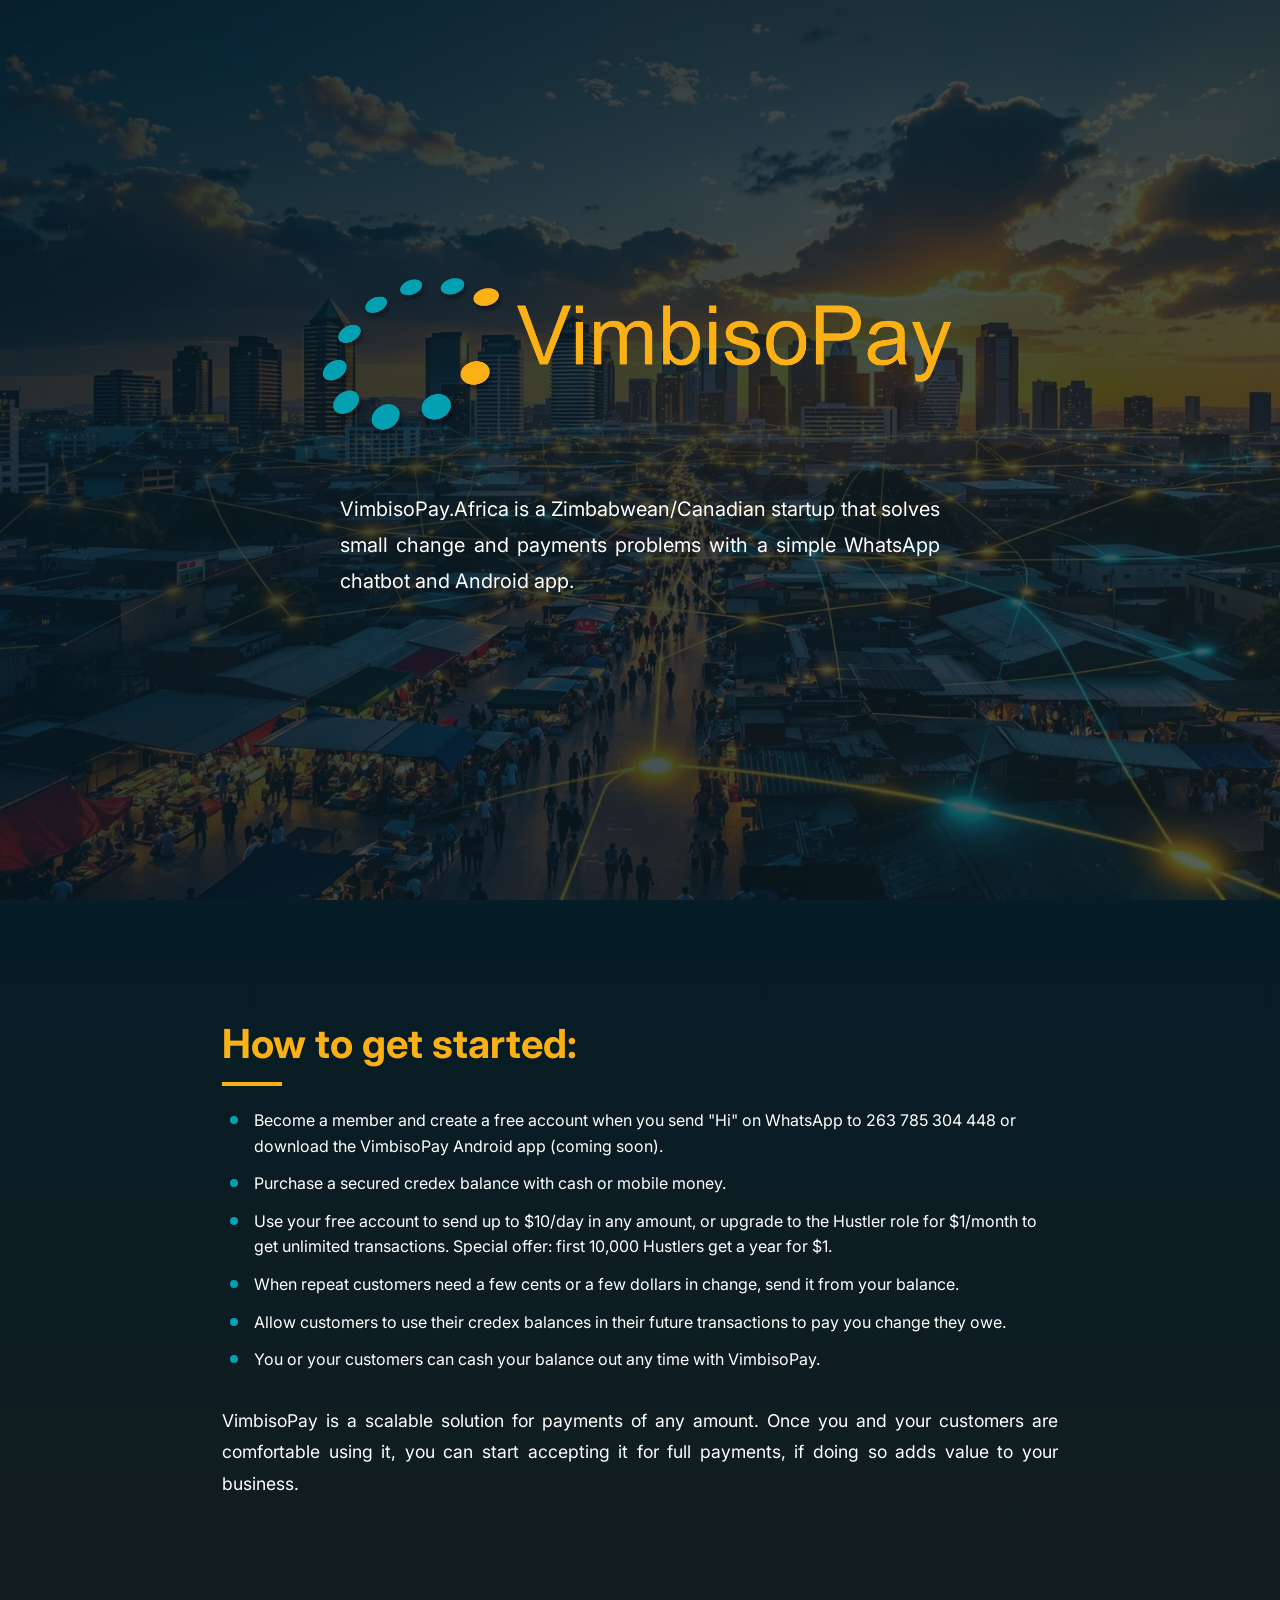
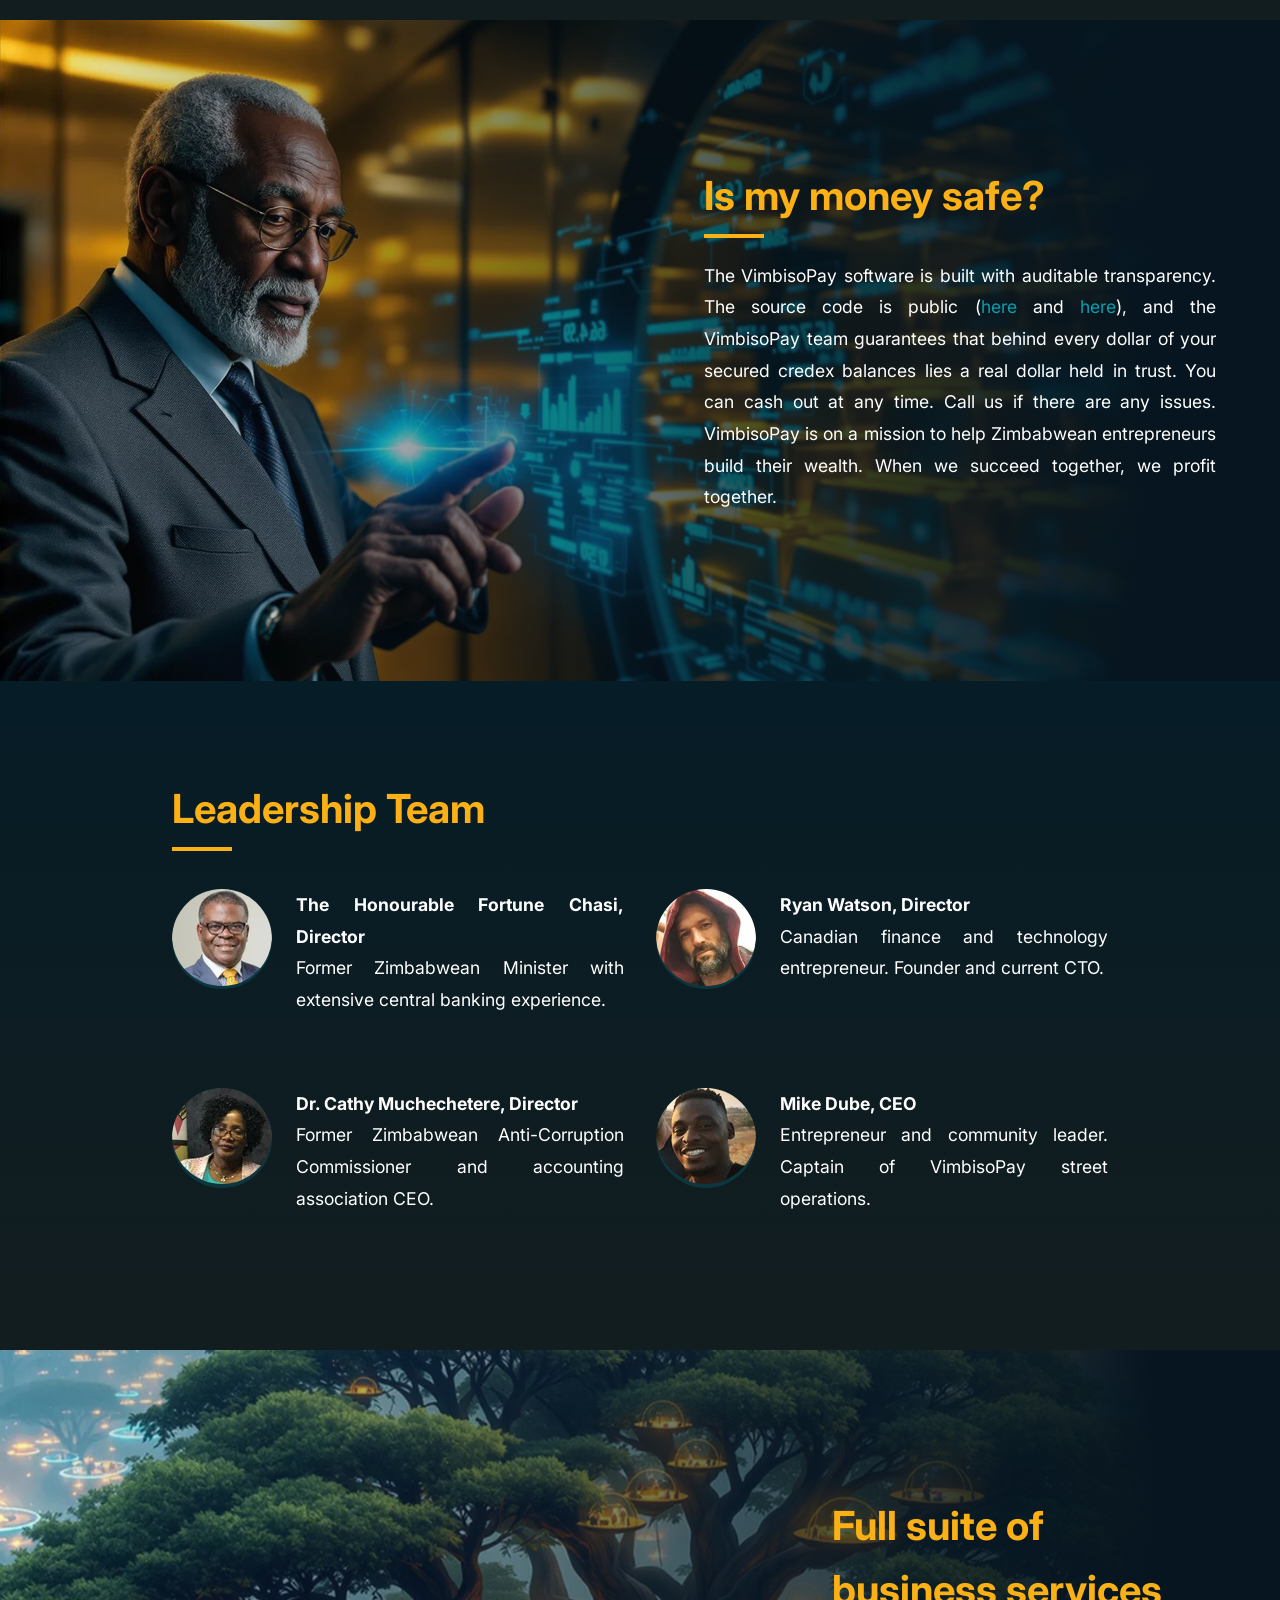
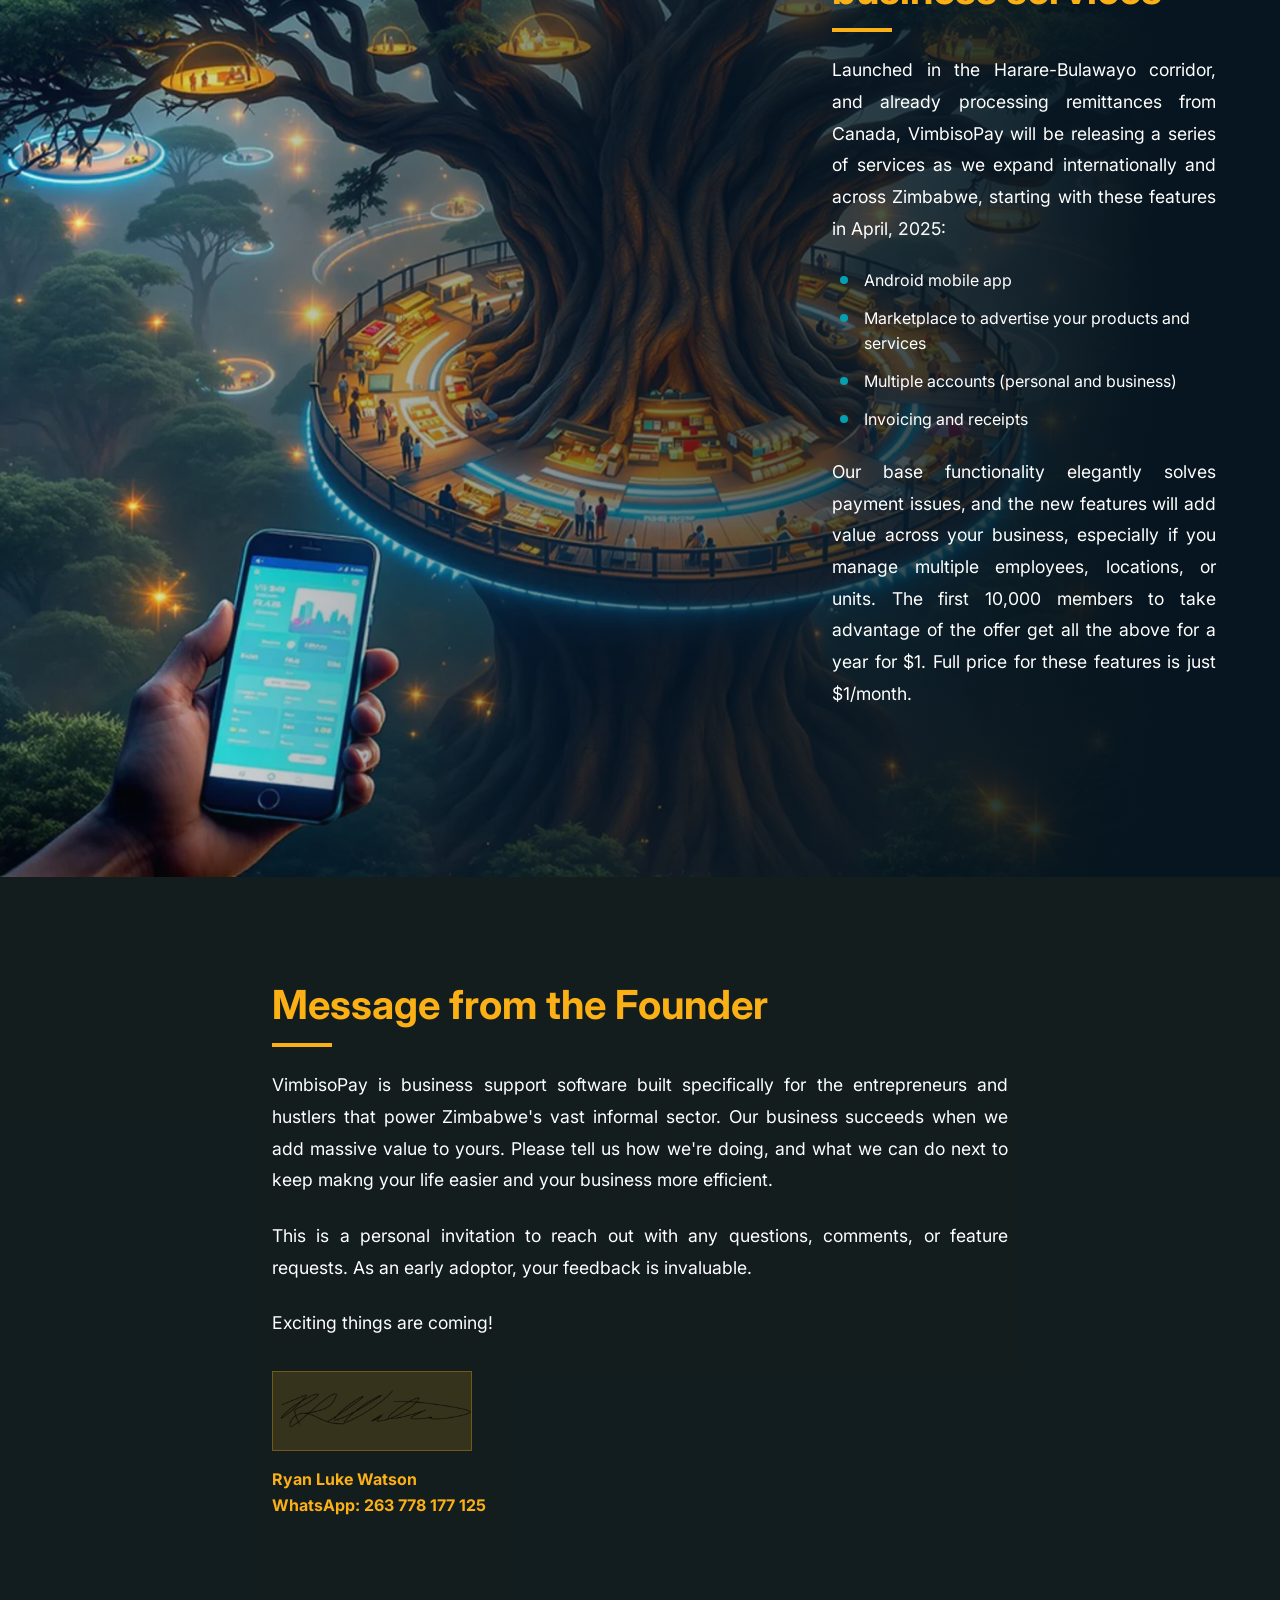
==== app/static_site/business-services.html @ f67feb01 "business services page" ====
<!doctype html>
<html lang="en">
  <head>
    <meta charset="UTF-8" />
    <meta name="viewport" content="width=device-width, initial-scale=1.0" />
    <title>VimbisoPay - Business Services</title>
    <link rel="stylesheet" href="css/style.css" />
    <link
      href="https://fonts.googleapis.com/css2?family=Inter:wght@400;600;700&display=swap"
      rel="stylesheet"
    />
  </head>
  <body>
    <!-- Hero Section -->
    <section class="hero-section">
      <picture class="hero-background">
        <source
          srcset="
            images/harare_golden-2000w.webp 2000w,
            images/harare_golden-1200w.webp 1200w,
            images/harare_golden-600w.webp   600w
          "
          type="image/webp"
        />
        <source
          srcset="
            images/harare_golden-2000w.jpg 2000w,
            images/harare_golden-1200w.jpg 1200w,
            images/harare_golden-600w.jpg   600w
          "
          type="image/jpeg"
        />
        <img
          src="images/harare_golden-1200w.jpg"
          alt="Harare cityscape"
          width="1200"
          height="800"
          fetchpriority="high"
        />
      </picture>
      <div class="container hero-content">
        <img src="images/logo.png" alt="VimbisoPay Logo" class="logo" />
        <p>
          VimbisoPay.Africa
          is a Zimbabwean/Canadian startup that
          solves small change and payments problems
          with a simple WhatsApp chatbot and Android app.
        </p>
      </div>
    </section>

    <!-- Getting Started Section -->
    <section class="full-width-centered business-services-section">
      <div class="content">
        <h2>How to get started:</h2>
        <ul>
          <li>Become a member and create a free account when you send "Hi" on WhatsApp to 263 785 304 448 or download the VimbisoPay Android app (coming soon).</li>
          <li>Purchase a secured credex balance with cash or mobile money.</li>
          <li>Use your free account to send up to $10/day in any amount, or upgrade to the Hustler role for $1/month to get unlimited transactions. Special offer: first 10,000 Hustlers get a year for $1.</li>
          <li>When repeat customers need a few cents or a few dollars in change, send it from your balance.</li>
          <li>Allow customers to use their credex balances in their future transactions to pay you change they owe.</li>
          <li>You or your customers can cash your balance out any time with VimbisoPay.</li>
        </ul>

        <p>
          VimbisoPay is a scalable solution for payments of any amount. Once you and your customers are comfortable using it, you can start accepting it for full payments, if doing so adds value to your business.
        </p>
      </div>
    </section>

    <!-- Security Section -->
    <section class="content-with-image image-left business-security-section">
      <picture class="section-background">
        <source
          srcset="
            images/treasurer-2000w.webp 2000w,
            images/treasurer-1200w.webp 1200w,
            images/treasurer-600w.webp   600w
          "
          type="image/webp"
        />
        <source
          srcset="
            images/treasurer-2000w.jpg 2000w,
            images/treasurer-1200w.jpg 1200w,
            images/treasurer-600w.jpg   600w
          "
          type="image/jpeg"
        />
        <img
          src="images/treasurer-1200w.jpg"
          alt="Treasurer role visualization"
          width="1200"
          height="800"
          loading="lazy"
        />
      </picture>
      <div class="content">
        <h2>Is my money safe?</h2>
        <p>
          The VimbisoPay software is built with auditable transparency. The source code is public (<a href="https://github.com/Great-Sun-Group/credex-core">here</a> and <a href="https://github.com/Great-Sun-Group/vimbiso-chatserver">here</a>), and the VimbisoPay team guarantees that behind every dollar of your secured credex balances lies a real dollar held in trust. You can cash out at any time. Call us if there are any issues. VimbisoPay is on a mission to help Zimbabwean entrepreneurs build their wealth. When we succeed together, we profit together.
        </p>
      </div>
    </section>

    <!-- Leadership Team Section -->
    <section class="full-width-centered team-section business-team-section">
      <div class="content">
        <h2>Leadership Team</h2>
        <div class="team-members">
          <div class="team-member">
            <div class="team-member-image">
              <picture>
                <source srcset="images/Fortune-Chasi-100w.webp 1x, images/Fortune-Chasi-200w.webp 2x" type="image/webp">
                <source srcset="images/Fortune-Chasi-100w.jpg 1x, images/Fortune-Chasi-200w.jpg 2x" type="image/jpeg">
                <img src="images/Fortune-Chasi-100w.jpg" alt="Fortune Chasi" width="100" height="100" loading="lazy">
              </picture>
            </div>
            <div class="team-member-info">
              <p><strong>The Honourable Fortune Chasi, Director</strong><br>
              Former Zimbabwean Minister with extensive central banking experience.</p>
            </div>
          </div>

          <div class="team-member">
            <div class="team-member-image">
              <picture>
                <source srcset="images/Ryan-Watson-100w.webp 1x, images/Ryan-Watson-200w.webp 2x" type="image/webp">
                <source srcset="images/Ryan-Watson-100w.jpg 1x, images/Ryan-Watson-200w.jpg 2x" type="image/jpeg">
                <img src="images/Ryan-Watson-100w.jpg" alt="Ryan Watson" width="100" height="100" loading="lazy">
              </picture>
            </div>
            <div class="team-member-info">
              <p><strong>Ryan Watson, Director</strong><br>
              Canadian finance and technology entrepreneur. Founder and current CTO.</p>
            </div>
          </div>

          <div class="team-member">
            <div class="team-member-image">
              <picture>
                <source srcset="images/Cathy-Muchechetere-100w.webp 1x, images/Cathy-Muchechetere-200w.webp 2x" type="image/webp">
                <source srcset="images/Cathy-Muchechetere-100w.jpg 1x, images/Cathy-Muchechetere-200w.jpg 2x" type="image/jpeg">
                <img src="images/Cathy-Muchechetere-100w.jpg" alt="Dr. Cathy Muchechetere" width="100" height="100" loading="lazy">
              </picture>
            </div>
            <div class="team-member-info">
              <p><strong>Dr. Cathy Muchechetere, Director</strong><br>
              Former Zimbabwean Anti-Corruption Commissioner and accounting association CEO.</p>
            </div>
          </div>

          <div class="team-member">
            <div class="team-member-image">
              <picture>
                <source srcset="images/Mike-Dube-100w.webp 1x, images/Mike-Dube-200w.webp 2x" type="image/webp">
                <source srcset="images/Mike-Dube-100w.jpg 1x, images/Mike-Dube-200w.jpg 2x" type="image/jpeg">
                <img src="images/Mike-Dube-100w.jpg" alt="Mike Dube" width="100" height="100" loading="lazy">
              </picture>
            </div>
            <div class="team-member-info">
              <p><strong>Mike Dube, CEO</strong><br>
              Entrepreneur and community leader. Captain of VimbisoPay street operations.</p>
            </div>
          </div>
        </div>
      </div>
    </section>

    <!-- Services Section -->
    <section class="content-with-image image-left business-services-list-section">
      <picture class="section-background">
        <source
          srcset="
            images/productive_roles-2000w.webp 2000w,
            images/productive_roles-1200w.webp 1200w,
            images/productive_roles-600w.webp   600w
          "
          type="image/webp"
        />
        <source
          srcset="
            images/productive_roles-2000w.jpg 2000w,
            images/productive_roles-1200w.jpg 1200w,
            images/productive_roles-600w.jpg   600w
          "
          type="image/jpeg"
        />
        <img
          src="images/productive_roles-1200w.jpg"
          alt="Business services visualization"
          width="1200"
          height="800"
          loading="lazy"
        />
      </picture>
      <div class="content">
        <h2>Full suite of business services</h2>
        <p>
          Launched in the Harare-Bulawayo corridor, and already processing remittances from Canada, VimbisoPay will be releasing a series of services as we expand internationally and across Zimbabwe, starting with these features in April, 2025:
        </p>
        <ul>
          <li>Android mobile app</li>
          <li>Marketplace to advertise your products and services</li>
          <li>Multiple accounts (personal and business)</li>
          <li>Invoicing and receipts</li>
        </ul>

        <p>
          Our base functionality elegantly solves payment issues, and the new features will add value across your business, especially if you manage multiple employees, locations, or units. The first 10,000 members to take advantage of the offer get all the above for a year for $1. Full price for these features is just $1/month.
        </p>
      </div>
    </section>

    <!-- Founder Message Section -->
    <section class="full-width-centered message-section business-message-section">
      <div class="content">
        <h2>Message from the Founder</h2>
        <p>
          VimbisoPay is business support software built specifically for the entrepreneurs and hustlers that power Zimbabwe's vast informal sector. Our business succeeds when we add massive value to yours. Please tell us how we're doing, and what we can do next to keep makng your life easier and your business more efficient.
        </p>

        <p>
          This is a personal invitation to reach out with any questions, comments, or feature requests. As an early adoptor, your feedback is invaluable.
        </p>

        <p>
          Exciting things are coming!
        </p>

        <div class="founder-signature">
          <div class="founder-image">
            <picture>
              <source srcset="images/signature-300w.webp 1x, images/signature-600w.webp 2x" type="image/webp">
              <source srcset="images/signature-300w.png 1x, images/signature-600w.png 2x" type="image/png">
              <img src="images/signature-300w.png" alt="Ryan Watson's signature" width="200" height="43" loading="lazy">
            </picture>
          </div>
          <div class="founder-name">
            Ryan Luke Watson<br />
            WhatsApp: 263 778 177 125
          </div>
        </div>
      </div>
    </section>
  </body>
</html>
---- app/static_site/css/style.css ----
/* Base styles */
@import 'base/_variables.css';
@import 'base/_reset.css';
@import 'base/_typography.css';
@import 'base/_buttons.css';

/* Layouts */
@import 'layouts/_base-layouts.css';

/* Sections */
@import 'sections/_hero.css';
@import 'sections/_intro.css';
@import 'sections/_membership.css';
@import 'sections/_network-roles.css';
@import 'sections/_hustlers.css';
@import 'sections/_treasurers.css';
@import 'sections/_auditors.css';
@import 'sections/_credex.css';
@import 'sections/_productive-roles.css';
@import 'sections/_traders.css';
@import 'sections/_ziggy.css';
@import 'sections/_security.css';
@import 'sections/_african-entrepreneurs.css';
@import 'sections/_transparency.css';
@import 'sections/_business-services.css';
@import 'sections/_business-security.css';
@import 'sections/_business-team.css';
@import 'sections/_business-services-list.css';
@import 'sections/_business-message.css';

/* Hide Image Prompts */
.image-prompt {
  display: none;
}
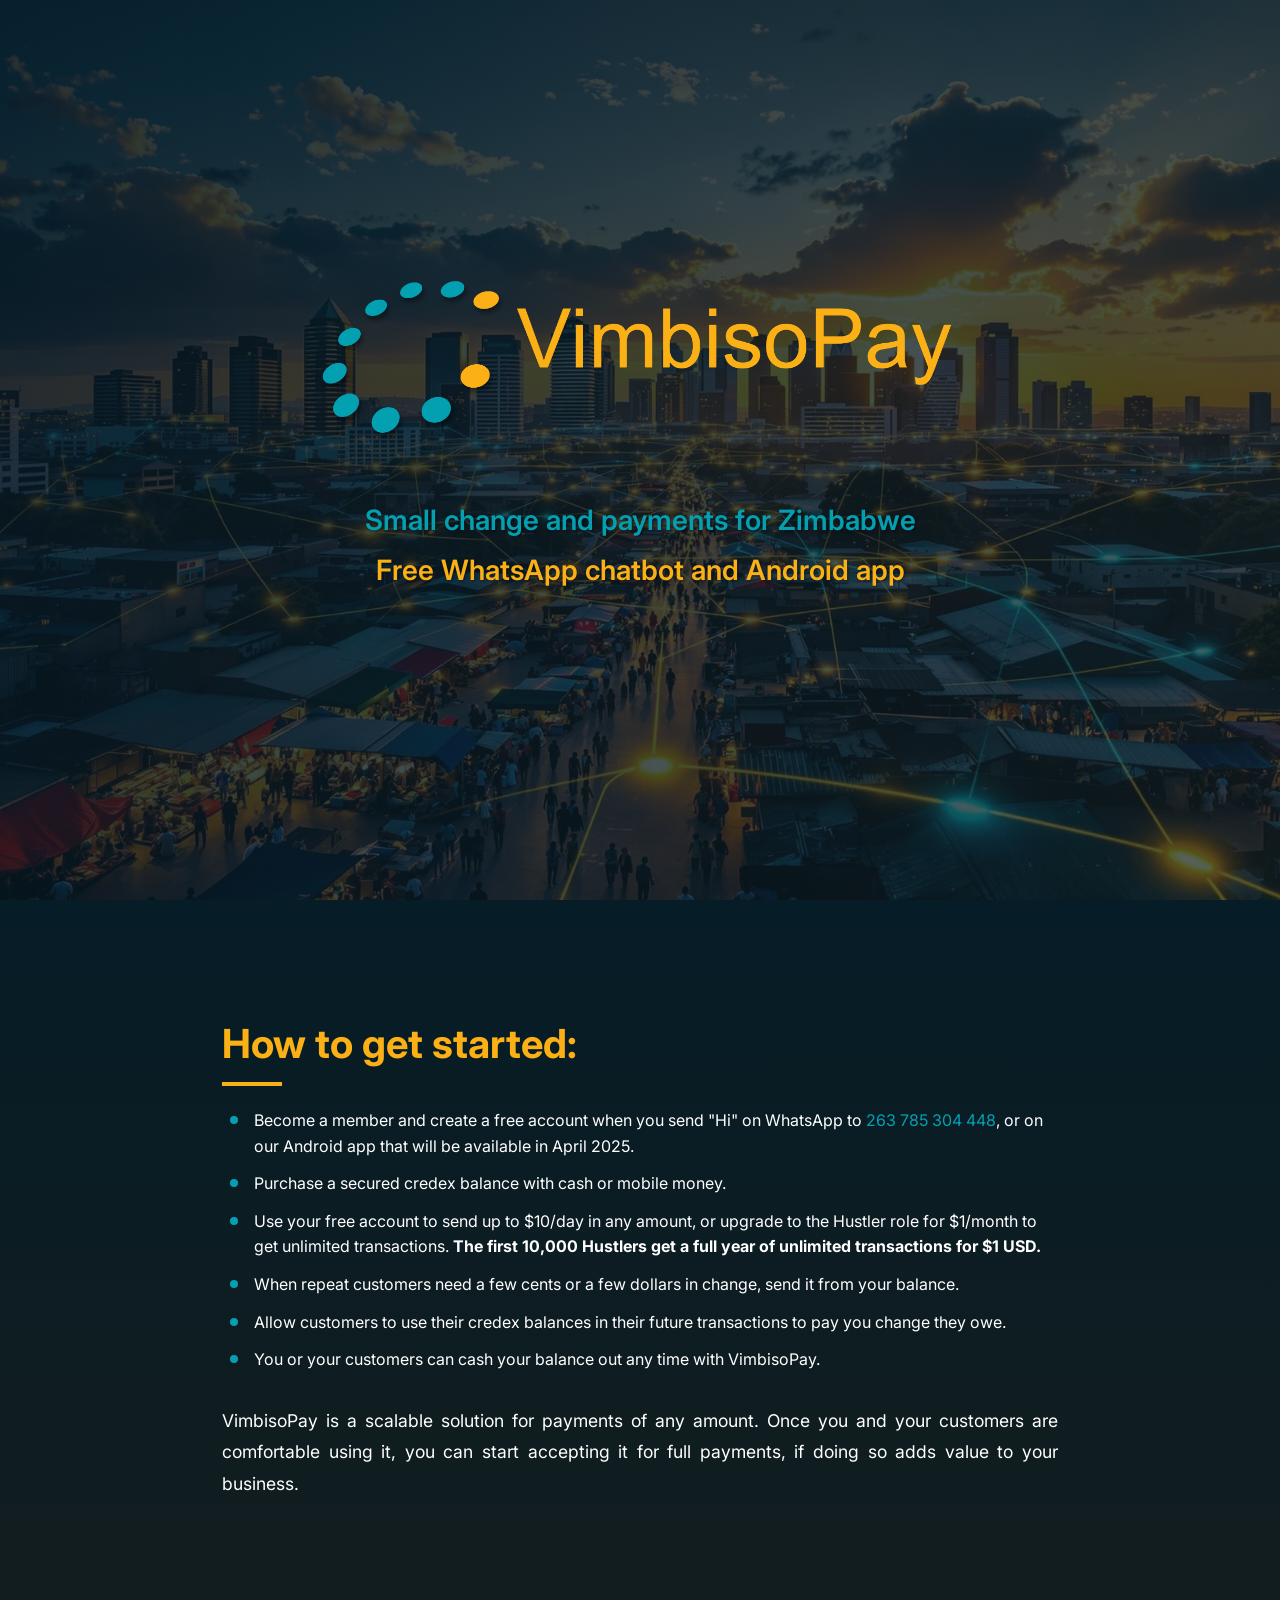
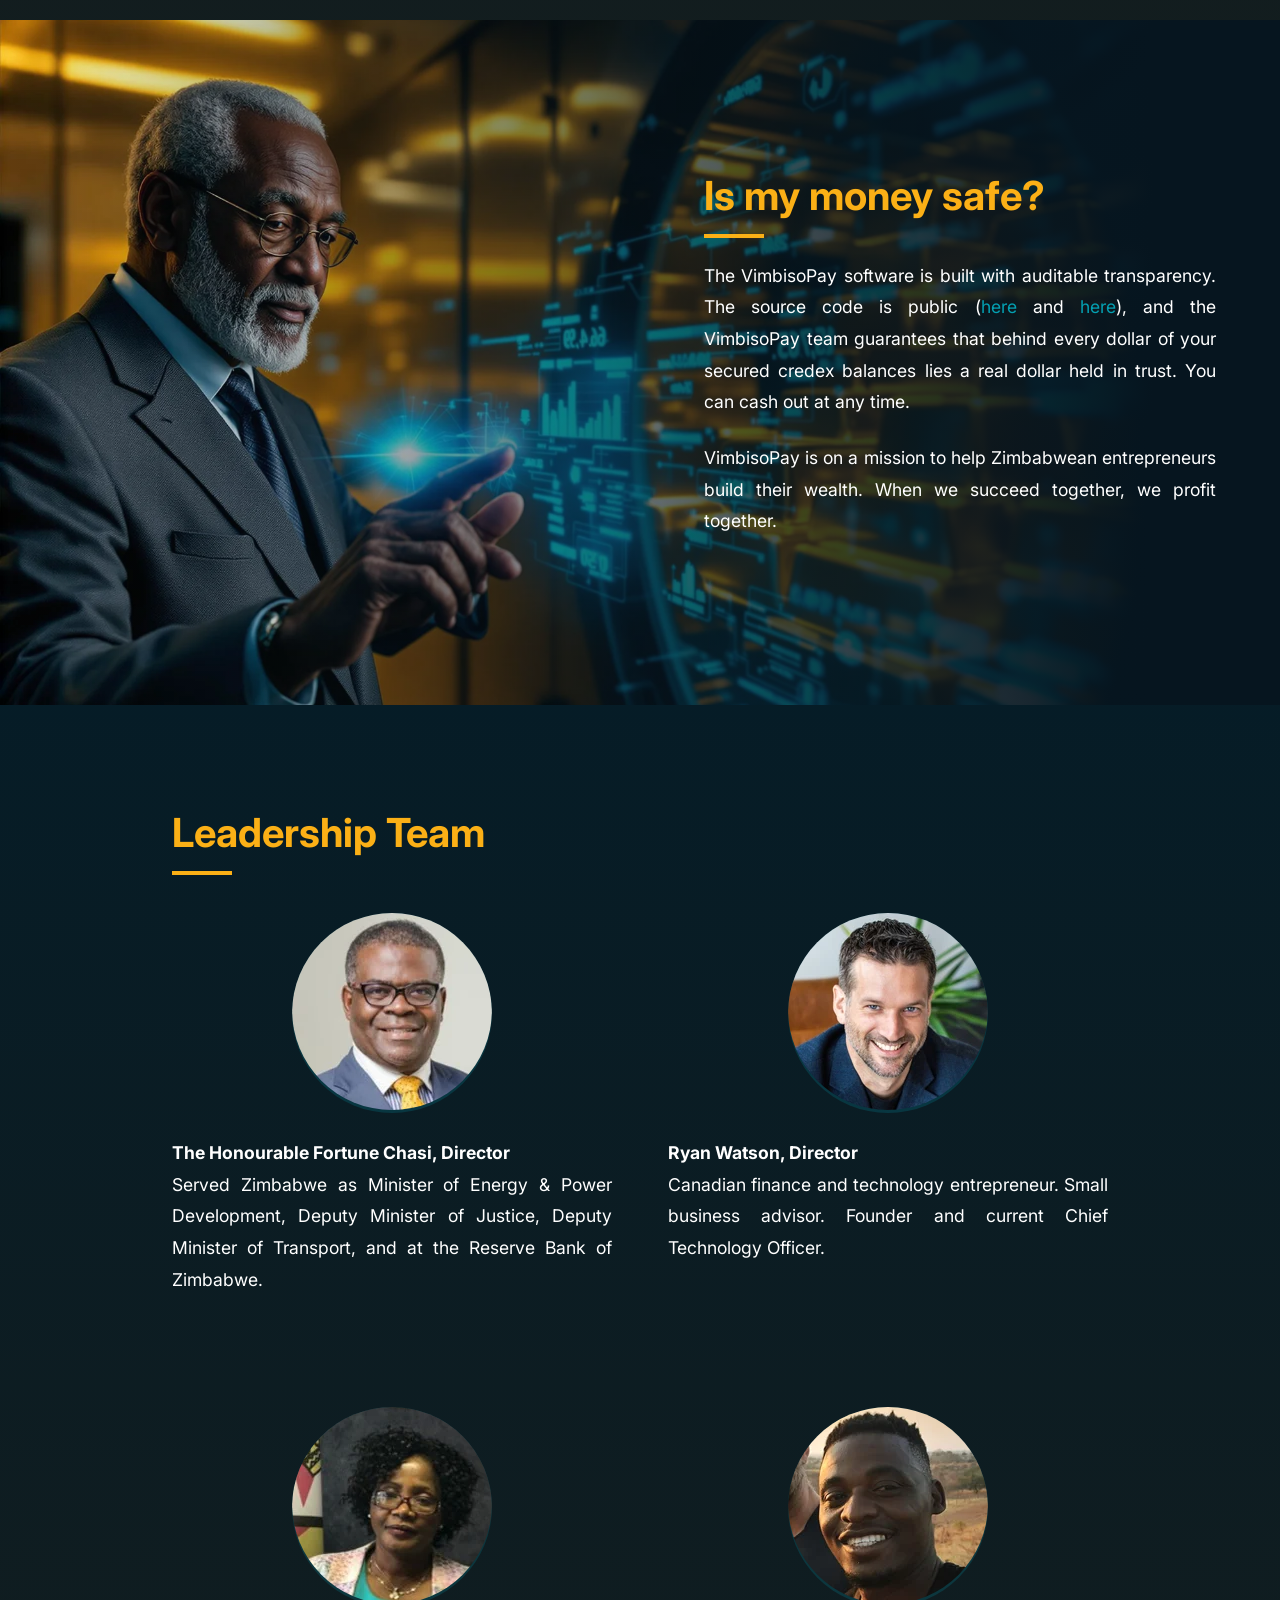
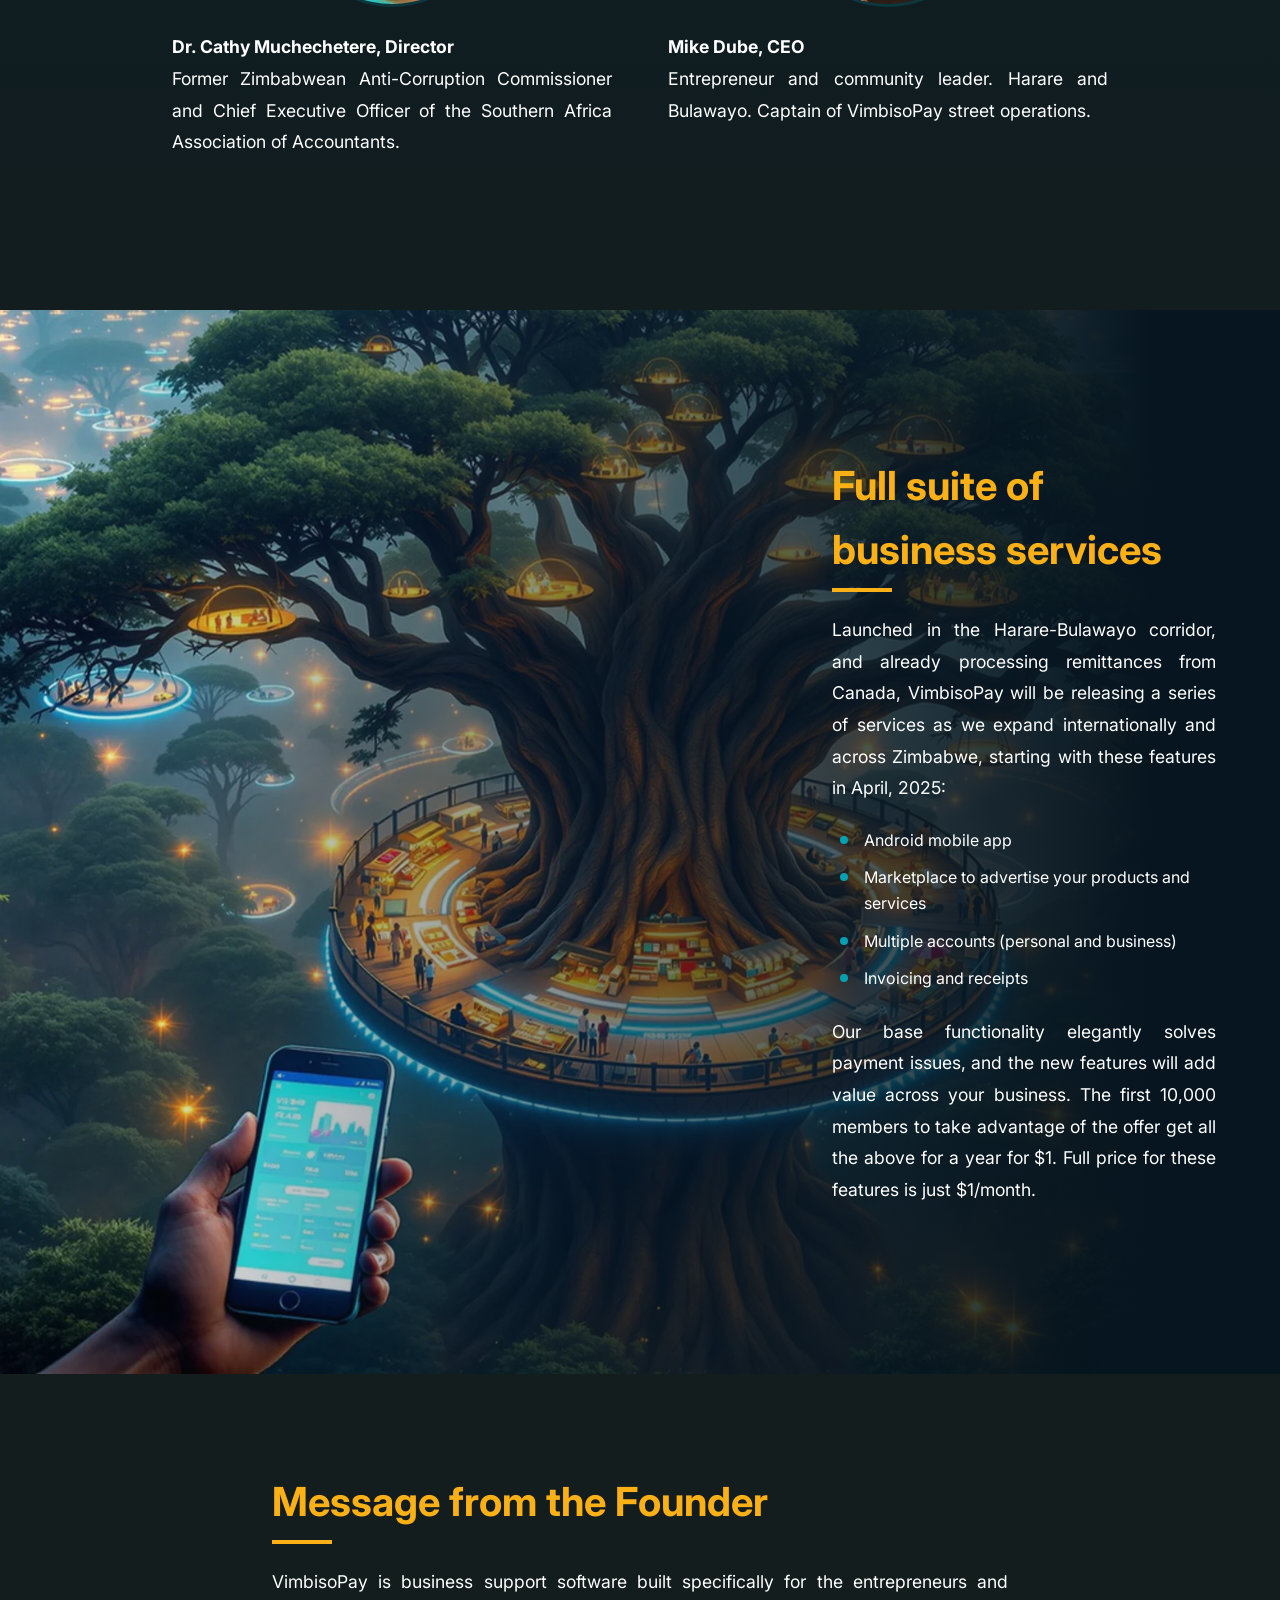
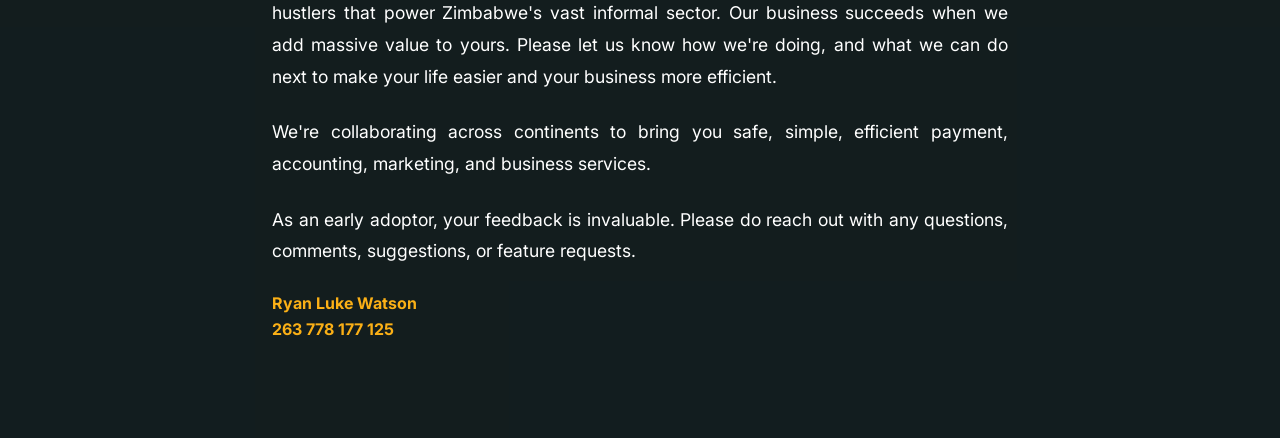
==== commit c21038c8: "business site upgrades" ====
--- a/app/static_site/business-services.html
+++ b/app/static_site/business-services.html
@@ -41,10 +41,8 @@
       <div class="container hero-content">
         <img src="images/logo.png" alt="VimbisoPay Logo" class="logo" />
         <p>
-          VimbisoPay.Africa
-          is a Zimbabwean/Canadian startup that
-          solves small change and payments problems
-          with a simple WhatsApp chatbot and Android app.
+          <span class="hero-line-1">Small change and payments for Zimbabwe</span><br />
+          <span class="hero-line-2">Free WhatsApp chatbot and Android app</span>
         </p>
       </div>
     </section>
@@ -54,9 +52,9 @@
       <div class="content">
         <h2>How to get started:</h2>
         <ul>
-          <li>Become a member and create a free account when you send "Hi" on WhatsApp to 263 785 304 448 or download the VimbisoPay Android app (coming soon).</li>
+          <li>Become a member and create a free account when you send "Hi" on WhatsApp to <a href="https://wa.me/263785304448" target="_blank">263 785 304 448</a>, or on our Android app that will be available in April 2025.</li>
           <li>Purchase a secured credex balance with cash or mobile money.</li>
-          <li>Use your free account to send up to $10/day in any amount, or upgrade to the Hustler role for $1/month to get unlimited transactions. Special offer: first 10,000 Hustlers get a year for $1.</li>
+          <li>Use your free account to send up to $10/day in any amount, or upgrade to the Hustler role for $1/month to get unlimited transactions. <strong>The first 10,000 Hustlers get a full year of unlimited transactions for $1 USD.</strong></li>
           <li>When repeat customers need a few cents or a few dollars in change, send it from your balance.</li>
           <li>Allow customers to use their credex balances in their future transactions to pay you change they owe.</li>
           <li>You or your customers can cash your balance out any time with VimbisoPay.</li>
@@ -98,7 +96,9 @@
       <div class="content">
         <h2>Is my money safe?</h2>
         <p>
-          The VimbisoPay software is built with auditable transparency. The source code is public (<a href="https://github.com/Great-Sun-Group/credex-core">here</a> and <a href="https://github.com/Great-Sun-Group/vimbiso-chatserver">here</a>), and the VimbisoPay team guarantees that behind every dollar of your secured credex balances lies a real dollar held in trust. You can cash out at any time. Call us if there are any issues. VimbisoPay is on a mission to help Zimbabwean entrepreneurs build their wealth. When we succeed together, we profit together.
+          The VimbisoPay software is built with auditable transparency. The source code is public (<a href="https://github.com/Great-Sun-Group/credex-core">here</a> and <a href="https://github.com/Great-Sun-Group/vimbiso-chatserver">here</a>), and the VimbisoPay team guarantees that behind every dollar of your secured credex balances lies a real dollar held in trust. You can cash out at any time.</p>
+        <p>
+          VimbisoPay is on a mission to help Zimbabwean entrepreneurs build their wealth. When we succeed together, we profit together.
         </p>
       </div>
     </section>
@@ -111,56 +111,56 @@
           <div class="team-member">
             <div class="team-member-image">
               <picture>
-                <source srcset="images/Fortune-Chasi-100w.webp 1x, images/Fortune-Chasi-200w.webp 2x" type="image/webp">
-                <source srcset="images/Fortune-Chasi-100w.jpg 1x, images/Fortune-Chasi-200w.jpg 2x" type="image/jpeg">
-                <img src="images/Fortune-Chasi-100w.jpg" alt="Fortune Chasi" width="100" height="100" loading="lazy">
+                <source srcset="images/Fortune-Chasi-200w.webp" type="image/webp">
+                <source srcset="images/Fortune-Chasi-200w.jpg" type="image/jpeg">
+                <img src="images/Fortune-Chasi-200w.jpg" alt="Fortune Chasi" width="200" height="200" loading="lazy">
               </picture>
             </div>
             <div class="team-member-info">
               <p><strong>The Honourable Fortune Chasi, Director</strong><br>
-              Former Zimbabwean Minister with extensive central banking experience.</p>
-            </div>
-          </div>
-
-          <div class="team-member">
-            <div class="team-member-image">
-              <picture>
-                <source srcset="images/Ryan-Watson-100w.webp 1x, images/Ryan-Watson-200w.webp 2x" type="image/webp">
-                <source srcset="images/Ryan-Watson-100w.jpg 1x, images/Ryan-Watson-200w.jpg 2x" type="image/jpeg">
-                <img src="images/Ryan-Watson-100w.jpg" alt="Ryan Watson" width="100" height="100" loading="lazy">
+              Served Zimbabwe as Minister of Energy & Power Development, Deputy Minister of Justice, Deputy Minister of Transport, and at the Reserve Bank of Zimbabwe.</p>
+            </div>
+          </div>
+
+          <div class="team-member">
+            <div class="team-member-image">
+              <picture>
+                <source srcset="images/Ryan-Watson-200w.webp" type="image/webp">
+                <source srcset="images/Ryan-Watson-200w.jpg" type="image/jpeg">
+                <img src="images/Ryan-Watson-200w.jpg" alt="Ryan Watson" width="200" height="200" loading="lazy">
               </picture>
             </div>
             <div class="team-member-info">
               <p><strong>Ryan Watson, Director</strong><br>
-              Canadian finance and technology entrepreneur. Founder and current CTO.</p>
-            </div>
-          </div>
-
-          <div class="team-member">
-            <div class="team-member-image">
-              <picture>
-                <source srcset="images/Cathy-Muchechetere-100w.webp 1x, images/Cathy-Muchechetere-200w.webp 2x" type="image/webp">
-                <source srcset="images/Cathy-Muchechetere-100w.jpg 1x, images/Cathy-Muchechetere-200w.jpg 2x" type="image/jpeg">
-                <img src="images/Cathy-Muchechetere-100w.jpg" alt="Dr. Cathy Muchechetere" width="100" height="100" loading="lazy">
+              Canadian finance and technology entrepreneur. Small business advisor. Founder and current Chief Technology Officer.</p>
+            </div>
+          </div>
+
+          <div class="team-member">
+            <div class="team-member-image">
+              <picture>
+                <source srcset="images/Cathy-Muchechetere-200w.webp" type="image/webp">
+                <source srcset="images/Cathy-Muchechetere-200w.jpg" type="image/jpeg">
+                <img src="images/Cathy-Muchechetere-200w.jpg" alt="Dr. Cathy Muchechetere" width="200" height="200" loading="lazy">
               </picture>
             </div>
             <div class="team-member-info">
               <p><strong>Dr. Cathy Muchechetere, Director</strong><br>
-              Former Zimbabwean Anti-Corruption Commissioner and accounting association CEO.</p>
-            </div>
-          </div>
-
-          <div class="team-member">
-            <div class="team-member-image">
-              <picture>
-                <source srcset="images/Mike-Dube-100w.webp 1x, images/Mike-Dube-200w.webp 2x" type="image/webp">
-                <source srcset="images/Mike-Dube-100w.jpg 1x, images/Mike-Dube-200w.jpg 2x" type="image/jpeg">
+              Former Zimbabwean Anti-Corruption Commissioner and Chief Executive Officer of the Southern Africa Association of Accountants.</p>
+            </div>
+          </div>
+
+          <div class="team-member">
+            <div class="team-member-image">
+              <picture>
+                <source srcset="images/Mike-Dube-200w.webp" type="image/webp">
+                <source srcset="images/Mike-Dube-200w.jpg" type="image/jpeg">
                 <img src="images/Mike-Dube-100w.jpg" alt="Mike Dube" width="100" height="100" loading="lazy">
               </picture>
             </div>
             <div class="team-member-info">
               <p><strong>Mike Dube, CEO</strong><br>
-              Entrepreneur and community leader. Captain of VimbisoPay street operations.</p>
+              Entrepreneur and community leader. Harare and Bulawayo. Captain of VimbisoPay street operations.</p>
             </div>
           </div>
         </div>
@@ -207,7 +207,7 @@
         </ul>
 
         <p>
-          Our base functionality elegantly solves payment issues, and the new features will add value across your business, especially if you manage multiple employees, locations, or units. The first 10,000 members to take advantage of the offer get all the above for a year for $1. Full price for these features is just $1/month.
+          Our base functionality elegantly solves payment issues, and the new features will add value across your business. The first 10,000 members to take advantage of the offer get all the above for a year for $1. Full price for these features is just $1/month.
         </p>
       </div>
     </section>
@@ -217,17 +217,16 @@
       <div class="content">
         <h2>Message from the Founder</h2>
         <p>
-          VimbisoPay is business support software built specifically for the entrepreneurs and hustlers that power Zimbabwe's vast informal sector. Our business succeeds when we add massive value to yours. Please tell us how we're doing, and what we can do next to keep makng your life easier and your business more efficient.
-        </p>
-
-        <p>
-          This is a personal invitation to reach out with any questions, comments, or feature requests. As an early adoptor, your feedback is invaluable.
-        </p>
-
-        <p>
-          Exciting things are coming!
-        </p>
-
+          VimbisoPay is business support software built specifically for the entrepreneurs and hustlers that power Zimbabwe's vast informal sector. Our business succeeds when we add massive value to yours. Please let us know how we're doing, and what we can do next to make your life easier and your business more efficient.
+        </p>
+        <p>
+          We're collaborating across continents to bring you safe, simple, efficient payment, accounting, marketing, and business services.
+        </p>
+        <p>
+          As an early adoptor, your feedback is invaluable. Please do reach out with any questions, comments, suggestions, or feature requests.
+        </p>
+
+        <!--
         <div class="founder-signature">
           <div class="founder-image">
             <picture>
@@ -236,9 +235,10 @@
               <img src="images/signature-300w.png" alt="Ryan Watson's signature" width="200" height="43" loading="lazy">
             </picture>
           </div>
+          -->
           <div class="founder-name">
             Ryan Luke Watson<br />
-            WhatsApp: 263 778 177 125
+            263 778 177 125
           </div>
         </div>
       </div>
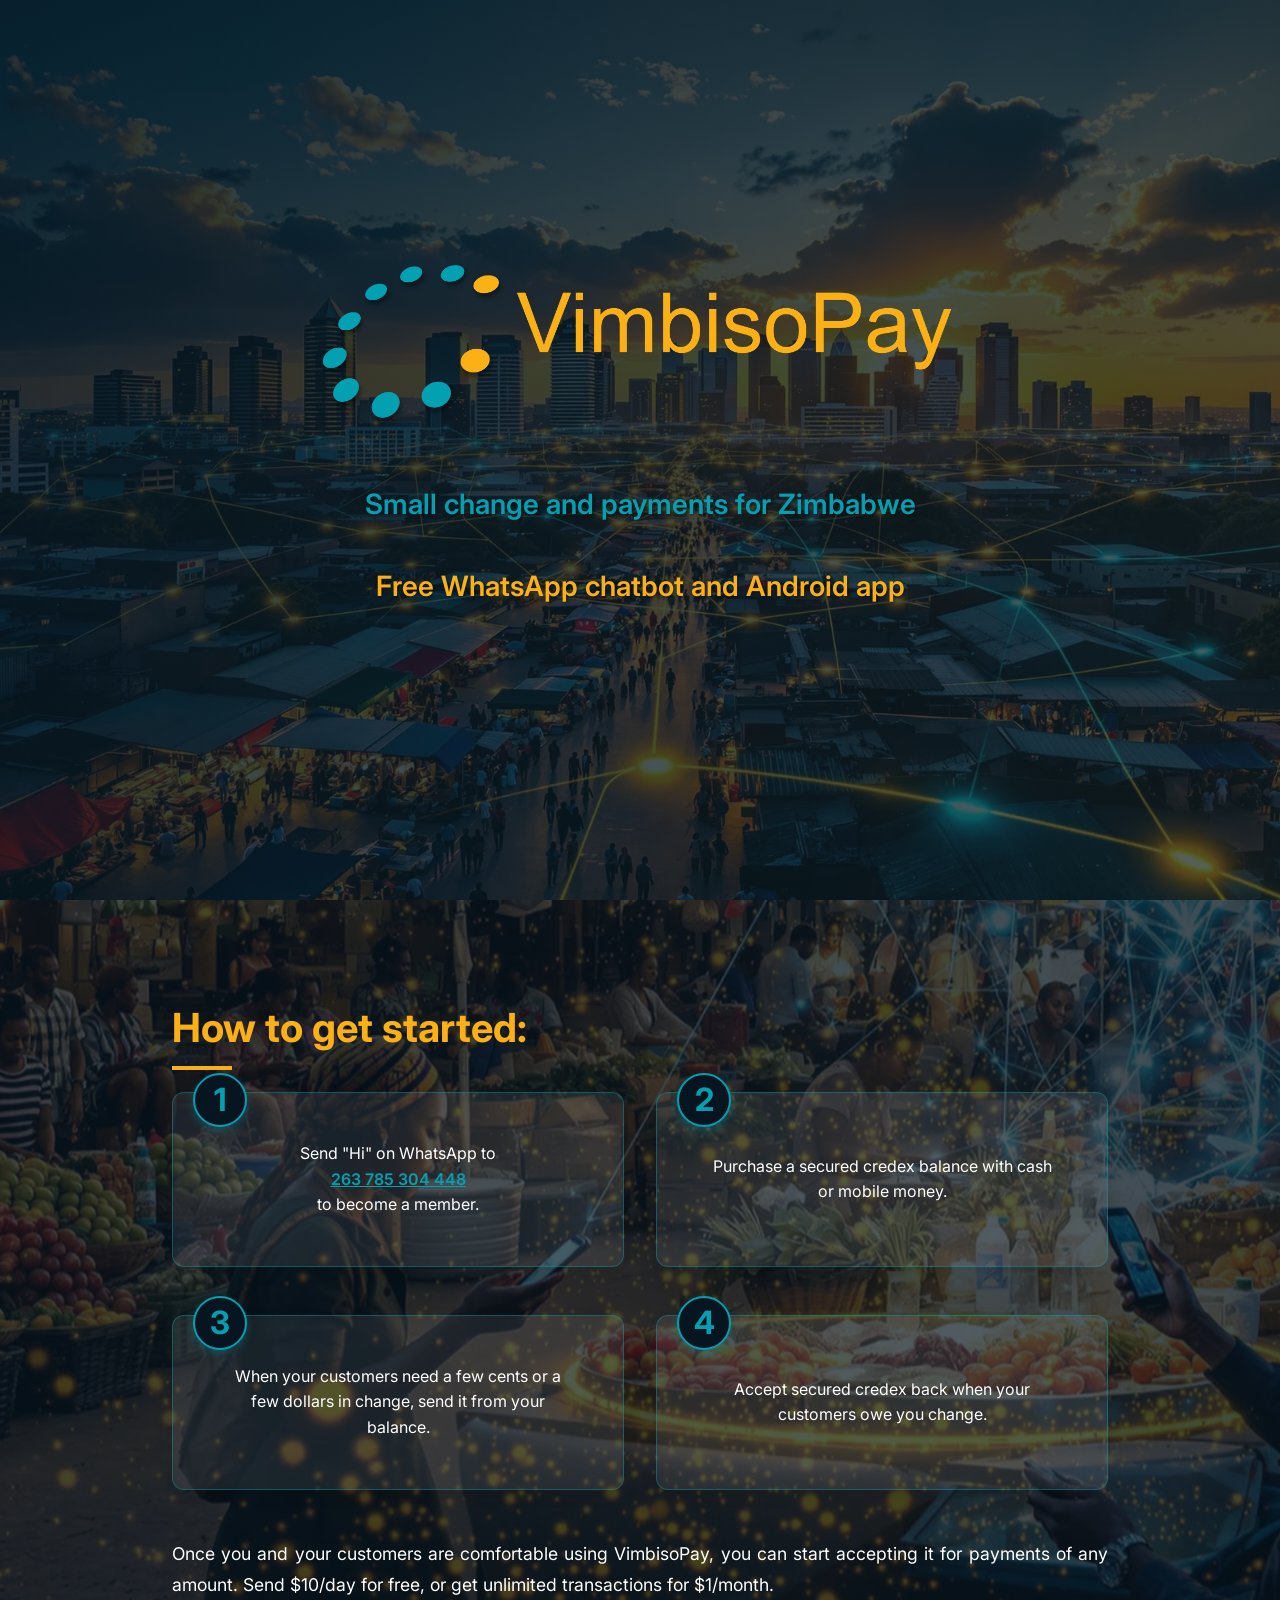
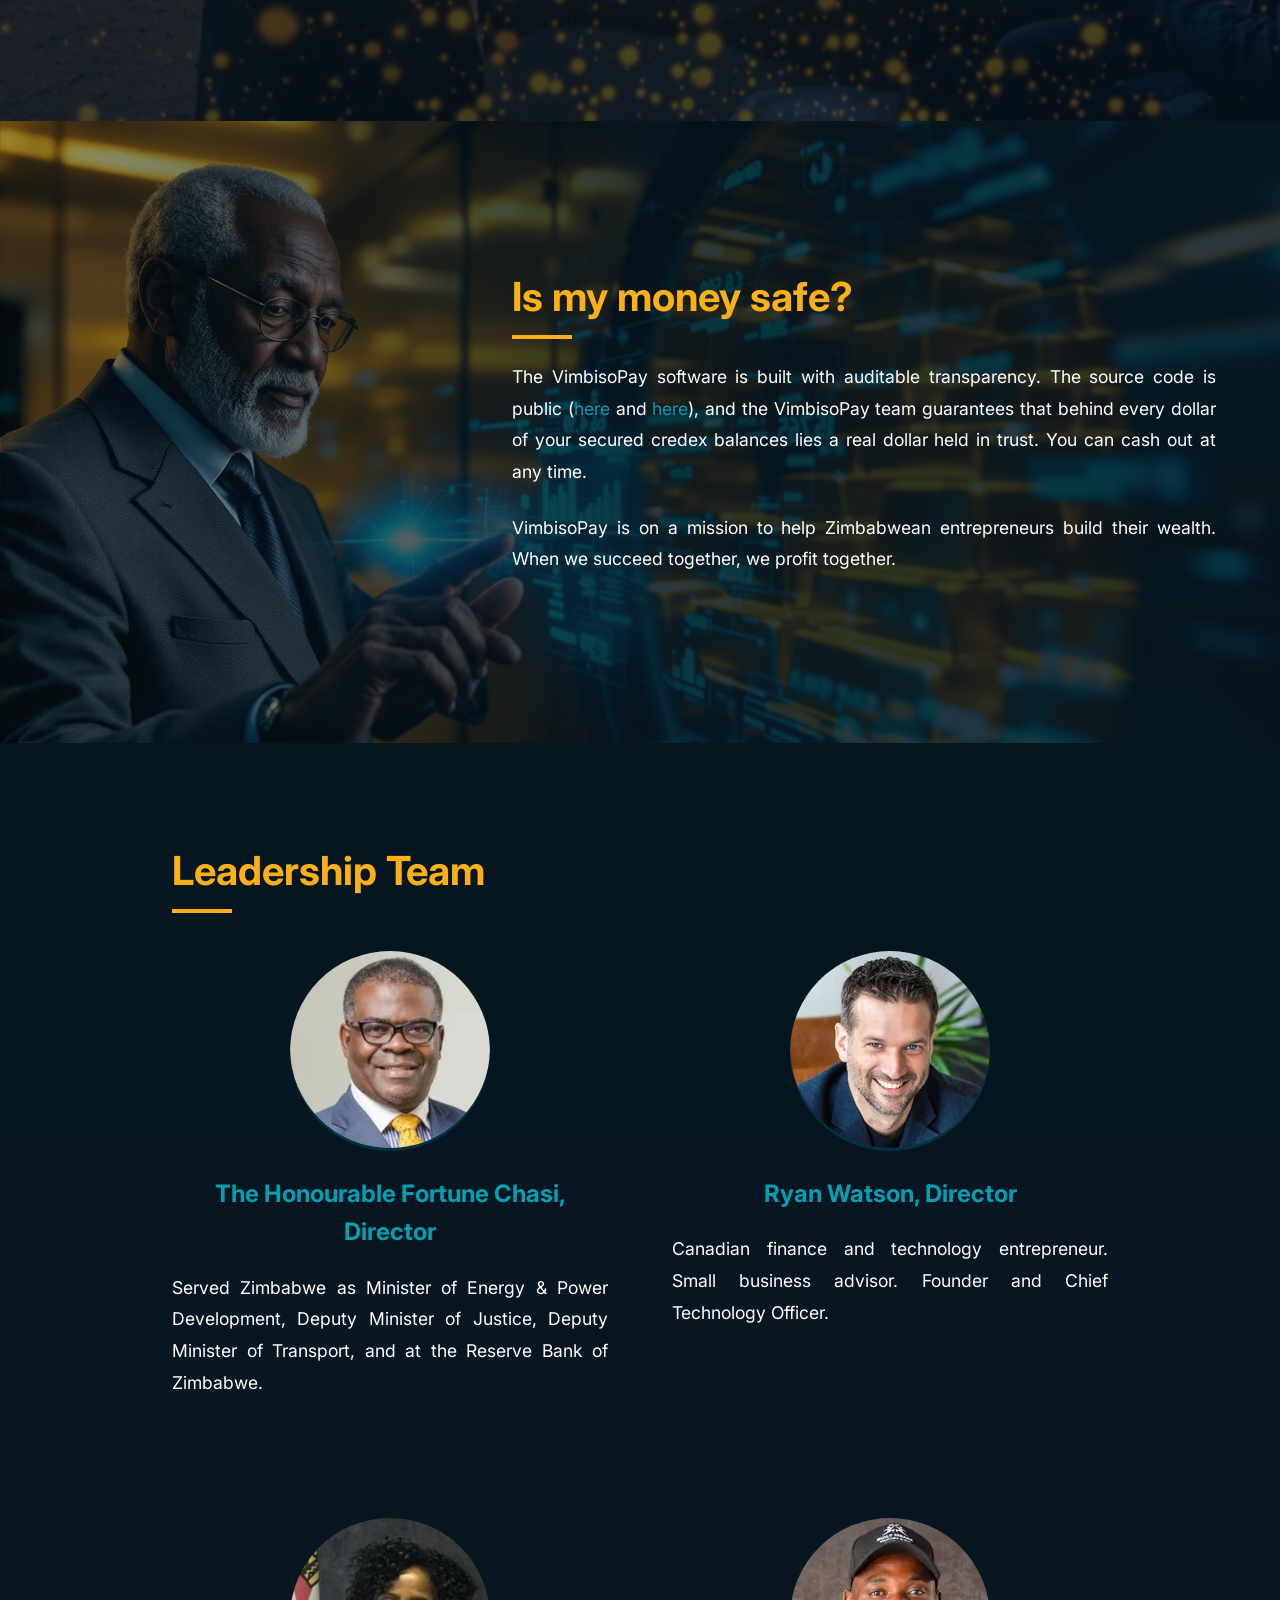
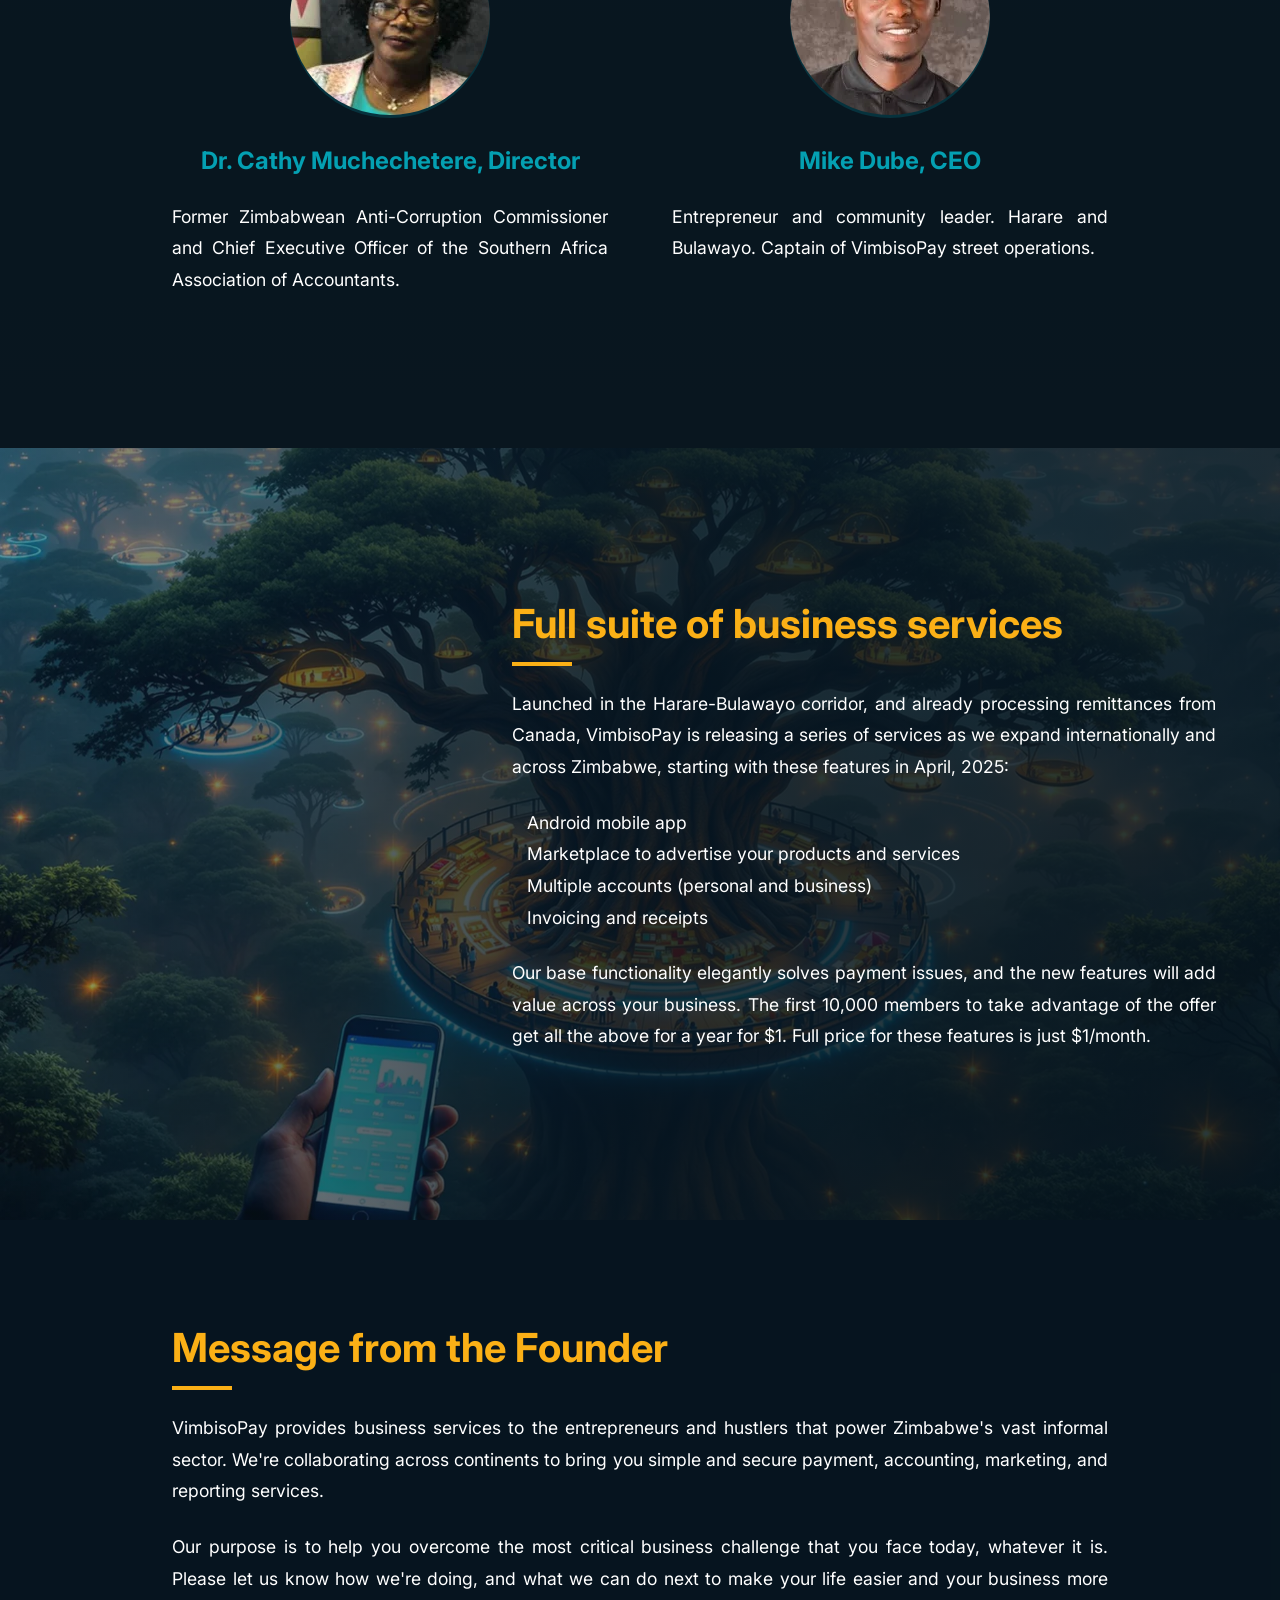
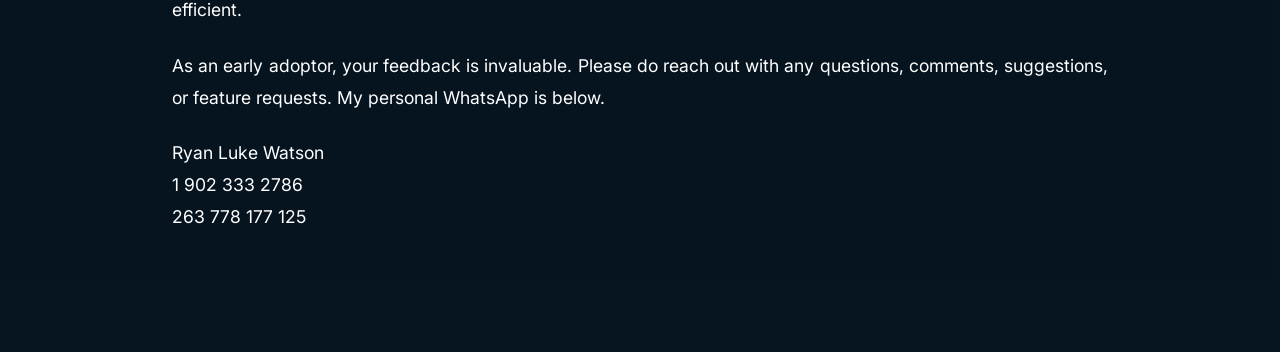
==== commit 1f8dfa71: "site upgrades" ====
--- a/app/static_site/business-services.html
+++ b/app/static_site/business-services.html
@@ -12,8 +12,8 @@
   </head>
   <body>
     <!-- Hero Section -->
-    <section class="hero-section">
-      <picture class="hero-background">
+    <section class="hero hero--business">
+      <picture class="hero__background">
         <source
           srcset="
             images/harare_golden-2000w.webp 2000w,
@@ -38,37 +38,64 @@
           fetchpriority="high"
         />
       </picture>
-      <div class="container hero-content">
-        <img src="images/logo.png" alt="VimbisoPay Logo" class="logo" />
-        <p>
-          <span class="hero-line-1">Small change and payments for Zimbabwe</span><br />
-          <span class="hero-line-2">Free WhatsApp chatbot and Android app</span>
-        </p>
+      <div class="container hero__content">
+        <img src="images/logo.png" alt="VimbisoPay Logo" class="hero__logo" />
+        <div class="hero__text">
+          <p style="text-align: center;">
+            <span class="hero__line hero__line--primary">Small change and payments for Zimbabwe</span><br />
+            <span class="hero__line hero__line--secondary">Free WhatsApp chatbot and Android app</span>
+          </p>
+        </div>
       </div>
     </section>
 
     <!-- Getting Started Section -->
-    <section class="full-width-centered business-services-section">
-      <div class="content">
+    <section class="section section--full-width section--business-services">
+      <picture class="section__background">
+        <source
+          srcset="
+            images/market1-2000w.webp 2000w,
+            images/market1-1200w.webp 1200w,
+            images/market1-600w.webp   600w
+          "
+          sizes="100vw"
+          type="image/webp"
+        />
+        <source
+          srcset="
+            images/market1-2000w.jpg 2000w,
+            images/market1-1200w.jpg 1200w,
+            images/market1-600w.jpg   600w
+          "
+          sizes="100vw"
+          type="image/jpeg"
+        />
+        <img
+          src="images/market1-1200w.jpg"
+          alt="Market scene"
+          width="1200"
+          height="800"
+          loading="lazy"
+        />
+      </picture>
+      <div class="section__content">
         <h2>How to get started:</h2>
-        <ul>
-          <li>Become a member and create a free account when you send "Hi" on WhatsApp to <a href="https://wa.me/263785304448" target="_blank">263 785 304 448</a>, or on our Android app that will be available in April 2025.</li>
+        <ol class="getting-started-steps">
+          <li>Send "Hi" on WhatsApp to <a href="https://wa.me/263785304448" target="_blank">263 785 304 448</a> to become a member.</li>
           <li>Purchase a secured credex balance with cash or mobile money.</li>
-          <li>Use your free account to send up to $10/day in any amount, or upgrade to the Hustler role for $1/month to get unlimited transactions. <strong>The first 10,000 Hustlers get a full year of unlimited transactions for $1 USD.</strong></li>
-          <li>When repeat customers need a few cents or a few dollars in change, send it from your balance.</li>
-          <li>Allow customers to use their credex balances in their future transactions to pay you change they owe.</li>
-          <li>You or your customers can cash your balance out any time with VimbisoPay.</li>
-        </ul>
-
-        <p>
-          VimbisoPay is a scalable solution for payments of any amount. Once you and your customers are comfortable using it, you can start accepting it for full payments, if doing so adds value to your business.
+          <li>When your customers need a few cents or a few dollars in change, send it from your balance.</li>
+          <li>Accept secured credex back when your customers owe you change.</li>
+        </ol>
+
+        <p>
+          Once you and your customers are comfortable using VimbisoPay, you can start accepting it for payments of any amount. Send $10/day for free, or get unlimited transactions for $1/month.
         </p>
       </div>
     </section>
 
     <!-- Security Section -->
-    <section class="content-with-image image-left business-security-section">
-      <picture class="section-background">
+    <section class="section section--with-image section--image-left section--business-security">
+      <picture class="section__background">
         <source
           srcset="
             images/treasurer-2000w.webp 2000w,
@@ -93,7 +120,7 @@
           loading="lazy"
         />
       </picture>
-      <div class="content">
+      <div class="section__content">
         <h2>Is my money safe?</h2>
         <p>
           The VimbisoPay software is built with auditable transparency. The source code is public (<a href="https://github.com/Great-Sun-Group/credex-core">here</a> and <a href="https://github.com/Great-Sun-Group/vimbiso-chatserver">here</a>), and the VimbisoPay team guarantees that behind every dollar of your secured credex balances lies a real dollar held in trust. You can cash out at any time.</p>
@@ -104,63 +131,63 @@
     </section>
 
     <!-- Leadership Team Section -->
-    <section class="full-width-centered team-section business-team-section">
-      <div class="content">
+    <section class="section section--full-width section--team section--business-team">
+      <div class="section__content">
         <h2>Leadership Team</h2>
-        <div class="team-members">
-          <div class="team-member">
-            <div class="team-member-image">
+        <div class="team__container">
+          <div class="team__member">
+            <div class="team__member-image">
               <picture>
                 <source srcset="images/Fortune-Chasi-200w.webp" type="image/webp">
                 <source srcset="images/Fortune-Chasi-200w.jpg" type="image/jpeg">
                 <img src="images/Fortune-Chasi-200w.jpg" alt="Fortune Chasi" width="200" height="200" loading="lazy">
               </picture>
             </div>
-            <div class="team-member-info">
-              <p><strong>The Honourable Fortune Chasi, Director</strong><br>
-              Served Zimbabwe as Minister of Energy & Power Development, Deputy Minister of Justice, Deputy Minister of Transport, and at the Reserve Bank of Zimbabwe.</p>
-            </div>
-          </div>
-
-          <div class="team-member">
-            <div class="team-member-image">
+            <div class="team__member-info">
+              <h4 class="team__member-title" style="color: var(--tech-azure);">The Honourable Fortune Chasi, Director</h4>
+              <p>Served Zimbabwe as Minister of Energy & Power Development, Deputy Minister of Justice, Deputy Minister of Transport, and at the Reserve Bank of Zimbabwe.</p>
+            </div>
+          </div>
+
+          <div class="team__member">
+            <div class="team__member-image">
               <picture>
                 <source srcset="images/Ryan-Watson-200w.webp" type="image/webp">
                 <source srcset="images/Ryan-Watson-200w.jpg" type="image/jpeg">
                 <img src="images/Ryan-Watson-200w.jpg" alt="Ryan Watson" width="200" height="200" loading="lazy">
               </picture>
             </div>
-            <div class="team-member-info">
-              <p><strong>Ryan Watson, Director</strong><br>
-              Canadian finance and technology entrepreneur. Small business advisor. Founder and current Chief Technology Officer.</p>
-            </div>
-          </div>
-
-          <div class="team-member">
-            <div class="team-member-image">
+            <div class="team__member-info">
+              <h4 class="team__member-title" style="color: var(--tech-azure);">Ryan Watson, Director</h4>
+              <p>Canadian finance and technology entrepreneur. Small business advisor. Founder and Chief Technology Officer.</p>
+            </div>
+          </div>
+
+          <div class="team__member">
+            <div class="team__member-image">
               <picture>
                 <source srcset="images/Cathy-Muchechetere-200w.webp" type="image/webp">
                 <source srcset="images/Cathy-Muchechetere-200w.jpg" type="image/jpeg">
                 <img src="images/Cathy-Muchechetere-200w.jpg" alt="Dr. Cathy Muchechetere" width="200" height="200" loading="lazy">
               </picture>
             </div>
-            <div class="team-member-info">
-              <p><strong>Dr. Cathy Muchechetere, Director</strong><br>
-              Former Zimbabwean Anti-Corruption Commissioner and Chief Executive Officer of the Southern Africa Association of Accountants.</p>
-            </div>
-          </div>
-
-          <div class="team-member">
-            <div class="team-member-image">
+            <div class="team__member-info">
+              <h4 class="team__member-title" style="color: var(--tech-azure);">Dr. Cathy Muchechetere, Director</h4>
+              <p>Former Zimbabwean Anti-Corruption Commissioner and Chief Executive Officer of the Southern Africa Association of Accountants.</p>
+            </div>
+          </div>
+
+          <div class="team__member">
+            <div class="team__member-image">
               <picture>
                 <source srcset="images/Mike-Dube-200w.webp" type="image/webp">
                 <source srcset="images/Mike-Dube-200w.jpg" type="image/jpeg">
                 <img src="images/Mike-Dube-100w.jpg" alt="Mike Dube" width="100" height="100" loading="lazy">
               </picture>
             </div>
-            <div class="team-member-info">
-              <p><strong>Mike Dube, CEO</strong><br>
-              Entrepreneur and community leader. Harare and Bulawayo. Captain of VimbisoPay street operations.</p>
+            <div class="team__member-info">
+              <h4 class="team__member-title" style="color: var(--tech-azure);">Mike Dube, CEO</h4>
+              <p>Entrepreneur and community leader. Harare and Bulawayo. Captain of VimbisoPay street operations.</p>
             </div>
           </div>
         </div>
@@ -168,14 +195,15 @@
     </section>
 
     <!-- Services Section -->
-    <section class="content-with-image image-left business-services-list-section">
-      <picture class="section-background">
+    <section class="section section--with-image section--image-left section--business-services-list">
+      <picture class="section__background">
         <source
           srcset="
             images/productive_roles-2000w.webp 2000w,
             images/productive_roles-1200w.webp 1200w,
             images/productive_roles-600w.webp   600w
           "
+          sizes="100vw"
           type="image/webp"
         />
         <source
@@ -184,6 +212,7 @@
             images/productive_roles-1200w.jpg 1200w,
             images/productive_roles-600w.jpg   600w
           "
+          sizes="100vw"
           type="image/jpeg"
         />
         <img
@@ -194,17 +223,17 @@
           loading="lazy"
         />
       </picture>
-      <div class="content">
+      <div class="section__content">
         <h2>Full suite of business services</h2>
         <p>
-          Launched in the Harare-Bulawayo corridor, and already processing remittances from Canada, VimbisoPay will be releasing a series of services as we expand internationally and across Zimbabwe, starting with these features in April, 2025:
-        </p>
-        <ul>
-          <li>Android mobile app</li>
-          <li>Marketplace to advertise your products and services</li>
-          <li>Multiple accounts (personal and business)</li>
-          <li>Invoicing and receipts</li>
-        </ul>
+          Launched in the Harare-Bulawayo corridor, and already processing remittances from Canada, VimbisoPay is releasing a series of services as we expand internationally and across Zimbabwe, starting with these features in April, 2025:
+        </p>
+        <p>
+          &nbsp;&nbsp; Android mobile app<br />
+          &nbsp;&nbsp; Marketplace to advertise your products and services<br />
+          &nbsp;&nbsp; Multiple accounts (personal and business)<br />
+          &nbsp;&nbsp; Invoicing and receipts<br />
+        </p>
 
         <p>
           Our base functionality elegantly solves payment issues, and the new features will add value across your business. The first 10,000 members to take advantage of the offer get all the above for a year for $1. Full price for these features is just $1/month.
@@ -213,17 +242,18 @@
     </section>
 
     <!-- Founder Message Section -->
-    <section class="full-width-centered message-section business-message-section">
-      <div class="content">
+    <section class="section section--full-width section--business-message">
+      <div class="section__content">
         <h2>Message from the Founder</h2>
         <p>
-          VimbisoPay is business support software built specifically for the entrepreneurs and hustlers that power Zimbabwe's vast informal sector. Our business succeeds when we add massive value to yours. Please let us know how we're doing, and what we can do next to make your life easier and your business more efficient.
-        </p>
-        <p>
-          We're collaborating across continents to bring you safe, simple, efficient payment, accounting, marketing, and business services.
-        </p>
-        <p>
-          As an early adoptor, your feedback is invaluable. Please do reach out with any questions, comments, suggestions, or feature requests.
+          VimbisoPay provides business services to the entrepreneurs and hustlers that power Zimbabwe's vast informal sector. We're collaborating across continents to bring you simple and secure payment, accounting, marketing, and reporting services.
+        </p>
+        <p>
+          Our purpose is to help you overcome the most critical business challenge that you face today, whatever it is. Please let us know how we're doing, and what we can do next to make your life easier and your business more efficient.
+        </p>
+
+        <p>
+          As an early adoptor, your feedback is invaluable. Please do reach out with any questions, comments, suggestions, or feature requests. My personal WhatsApp is below.
         </p>
 
         <!--
@@ -236,10 +266,11 @@
             </picture>
           </div>
           -->
-          <div class="founder-name">
+          <p>
             Ryan Luke Watson<br />
-            263 778 177 125
-          </div>
+            1 902 333 2786<br />
+            263 778 177 125<br />
+          </p>
         </div>
       </div>
     </section>
--- a/app/static_site/css/style.css
+++ b/app/static_site/css/style.css
@@ -2,31 +2,36 @@
 @import 'base/_variables.css';
 @import 'base/_reset.css';
 @import 'base/_typography.css';
-@import 'base/_buttons.css';
+
+/* Components */
+@import 'components/_buttons.css';
 
 /* Layouts */
 @import 'layouts/_base-layouts.css';
+@import 'layouts/_containers.css';
+@import 'layouts/_section.css';
+@import 'layouts/_grid.css';
 
 /* Sections */
-@import 'sections/_hero.css';
-@import 'sections/_intro.css';
-@import 'sections/_membership.css';
-@import 'sections/_network-roles.css';
-@import 'sections/_hustlers.css';
-@import 'sections/_treasurers.css';
-@import 'sections/_auditors.css';
-@import 'sections/_credex.css';
-@import 'sections/_productive-roles.css';
-@import 'sections/_traders.css';
-@import 'sections/_ziggy.css';
-@import 'sections/_security.css';
-@import 'sections/_african-entrepreneurs.css';
-@import 'sections/_transparency.css';
-@import 'sections/_business-services.css';
-@import 'sections/_business-security.css';
-@import 'sections/_business-team.css';
-@import 'sections/_business-services-list.css';
-@import 'sections/_business-message.css';
+/* Heroes */
+@import 'sections/heroes/_base-hero.css';
+@import 'sections/heroes/_home-hero.css';
+@import 'sections/heroes/_business-hero.css';
+
+/* Content Sections */
+@import 'sections/content/_text-image-left.css';
+@import 'sections/content/_text-image-right.css';
+@import 'sections/content/_full-width.css';
+
+/* Specialized Sections */
+@import 'sections/specialized/_membership.css';
+@import 'sections/specialized/_team.css';
+@import 'sections/specialized/_getting-started.css';
+
+/* Utilities */
+@import 'utilities/_spacing.css';
+@import 'utilities/_text.css';
+@import 'utilities/_visibility.css';
 
 /* Hide Image Prompts */
 .image-prompt {
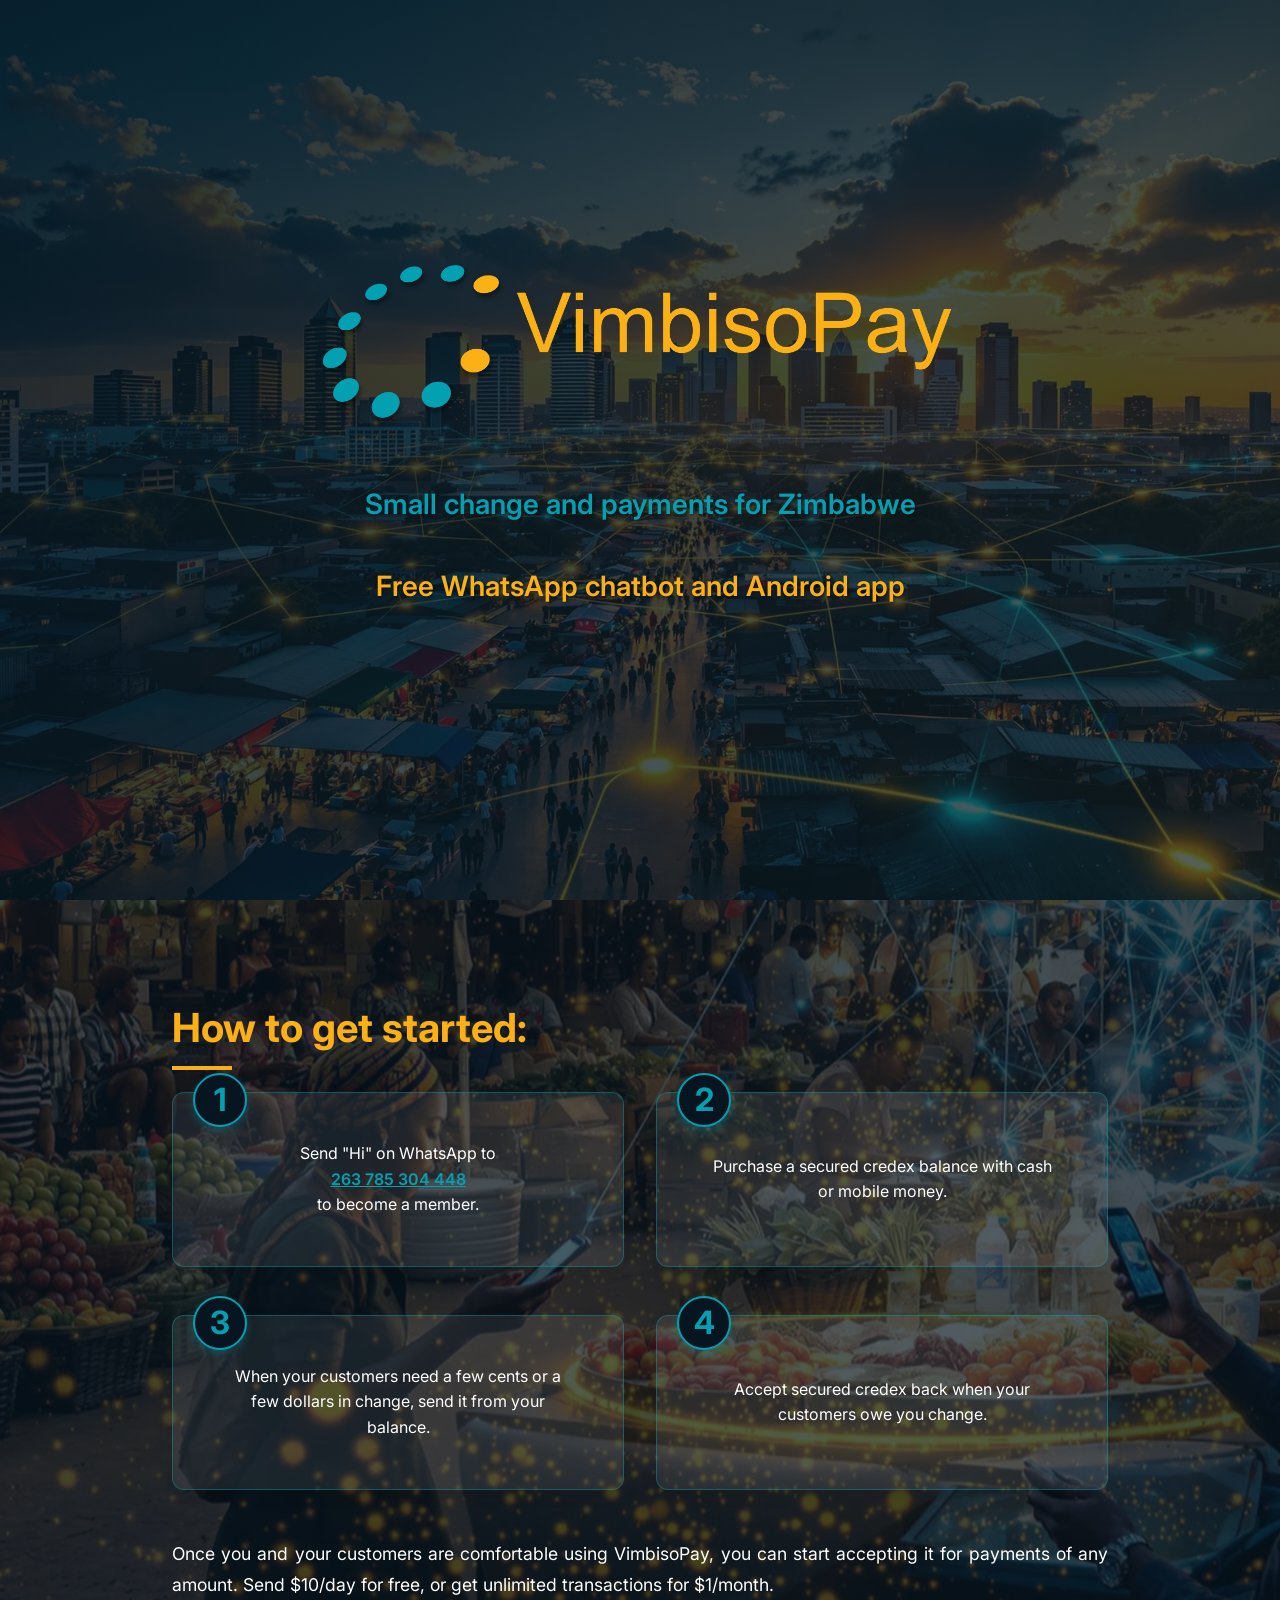
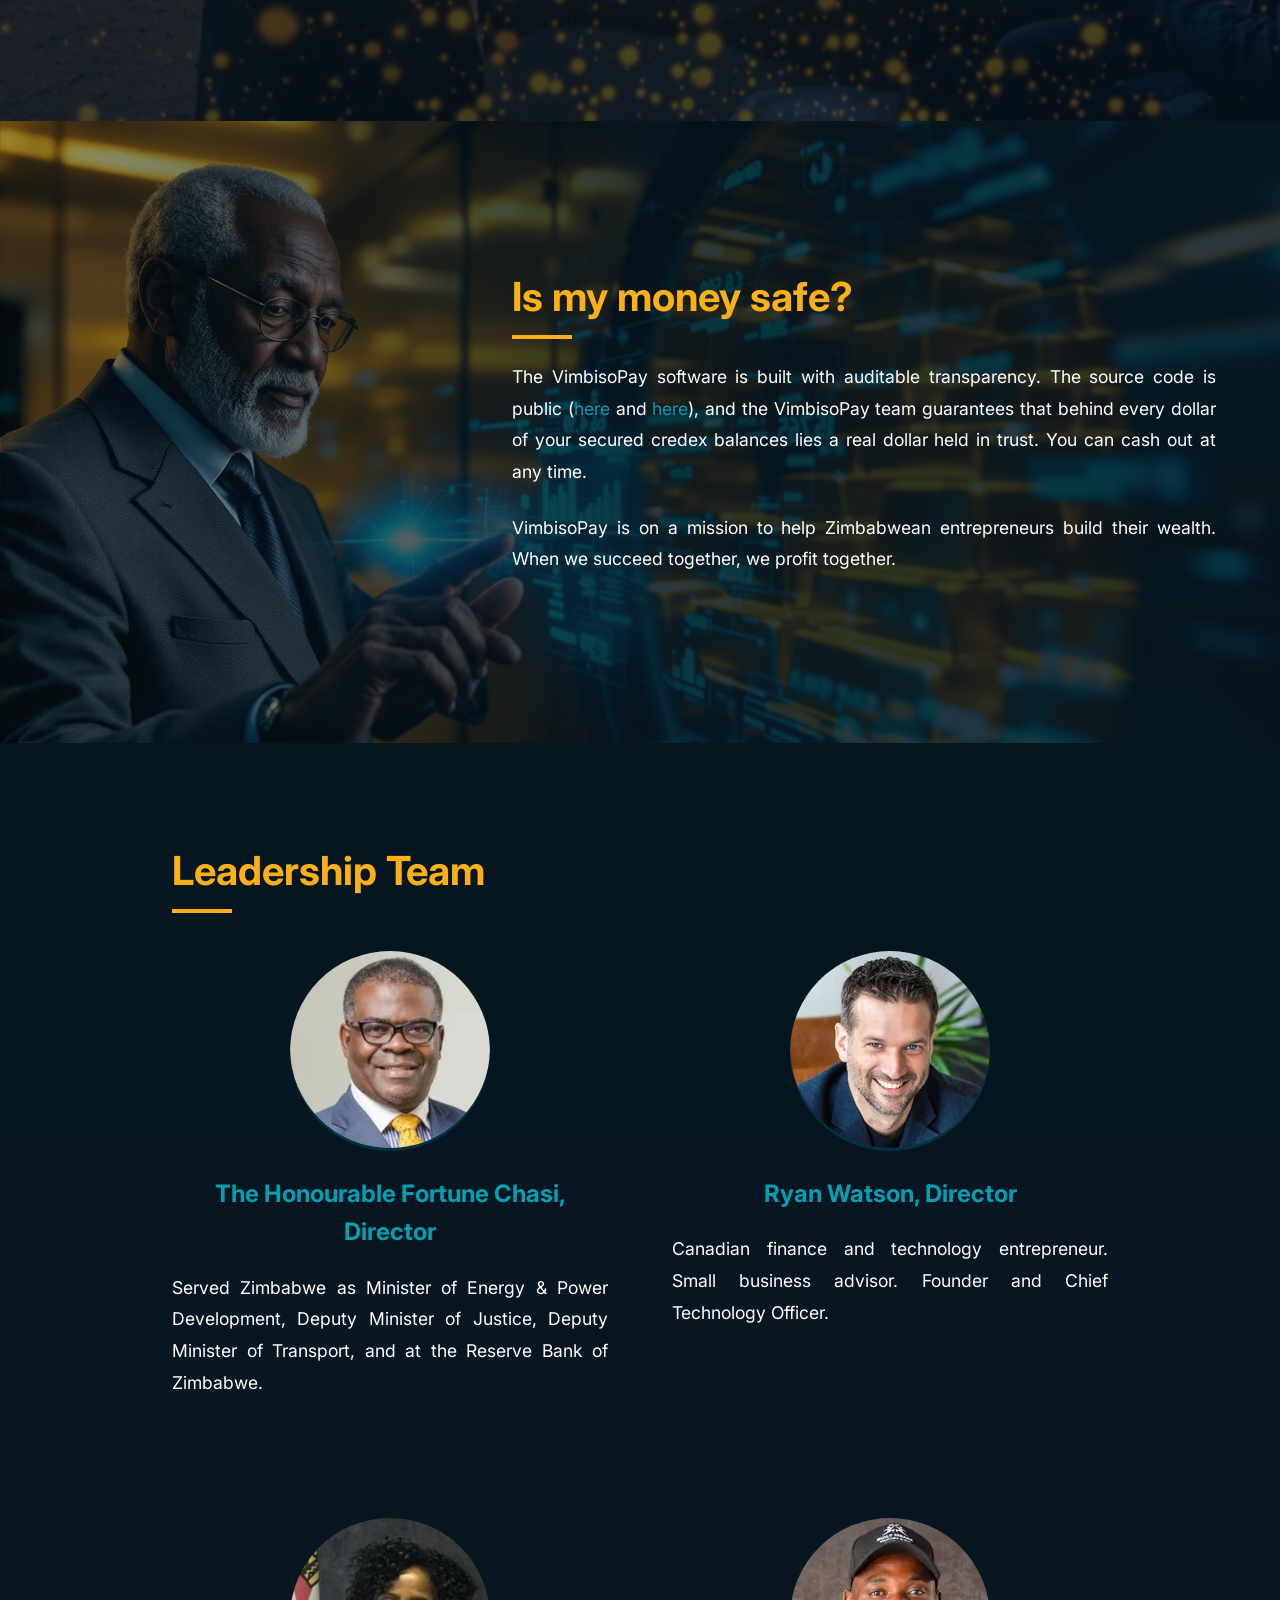
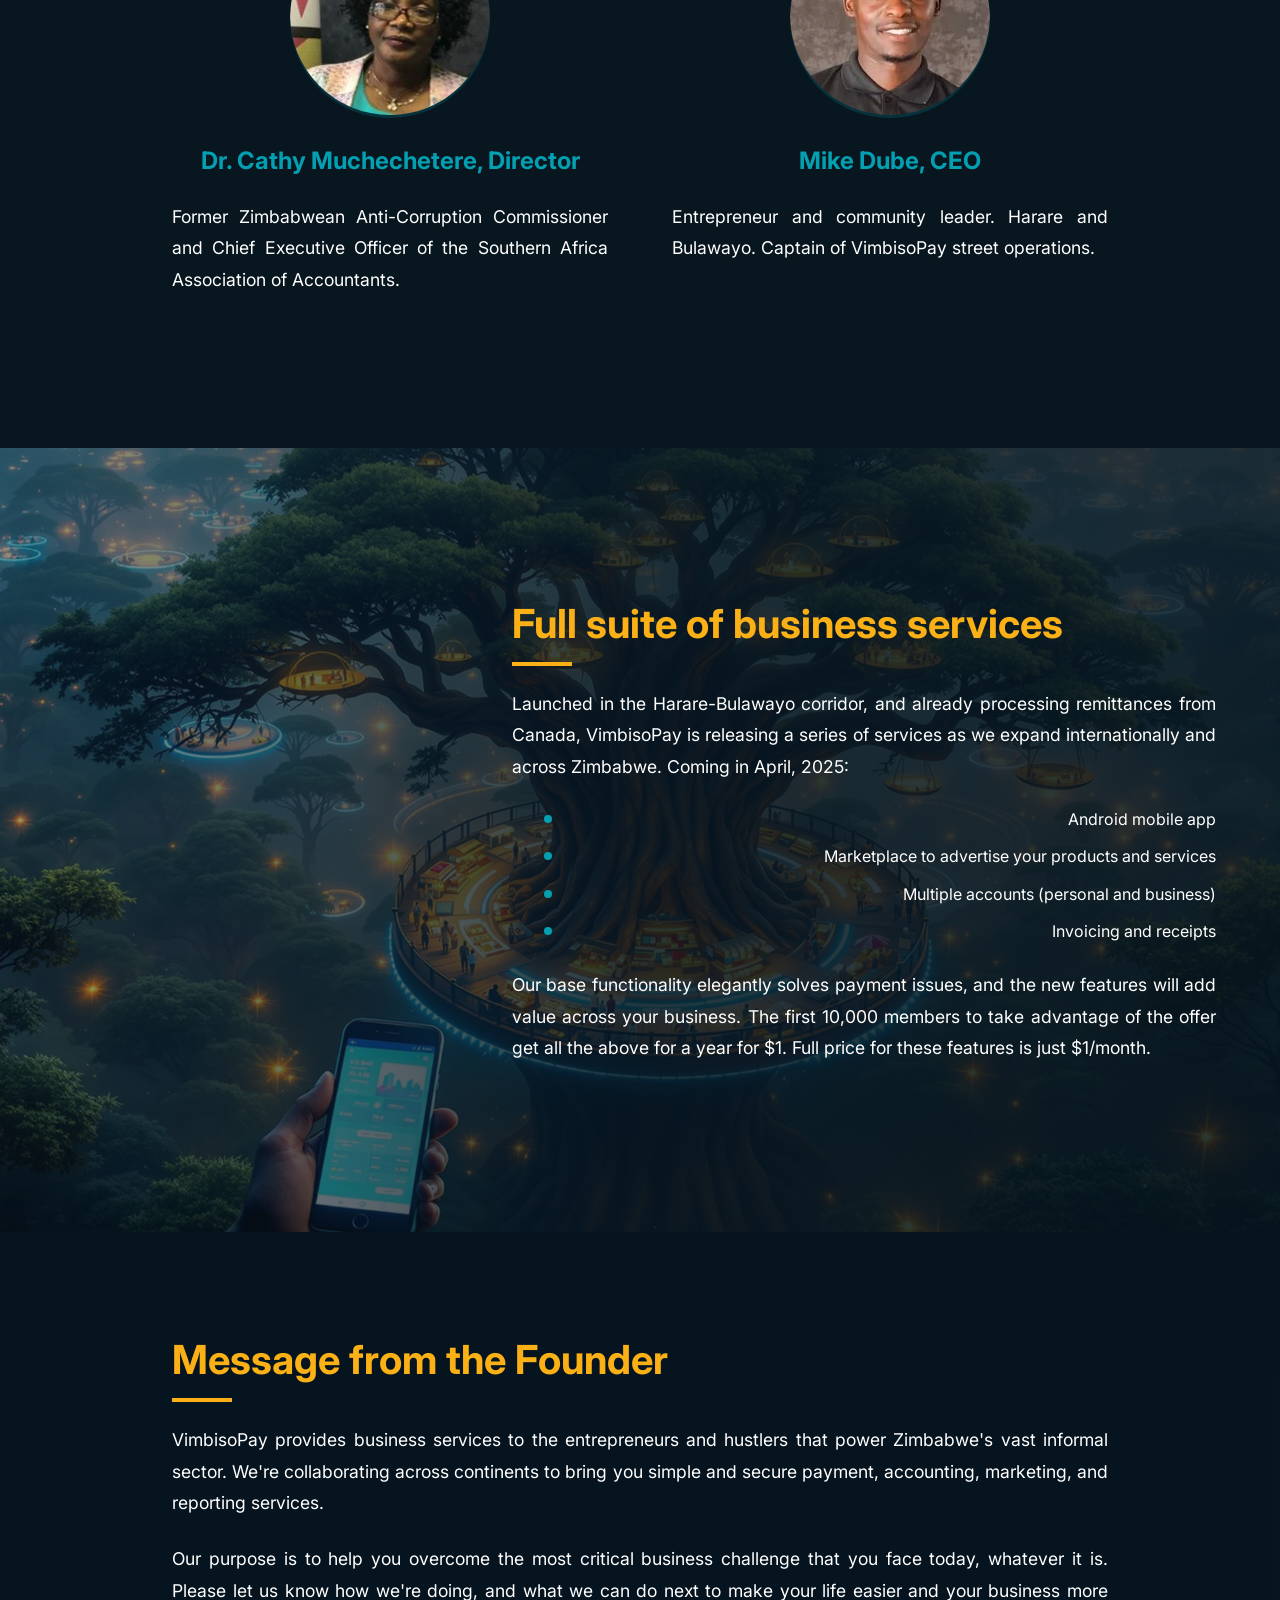
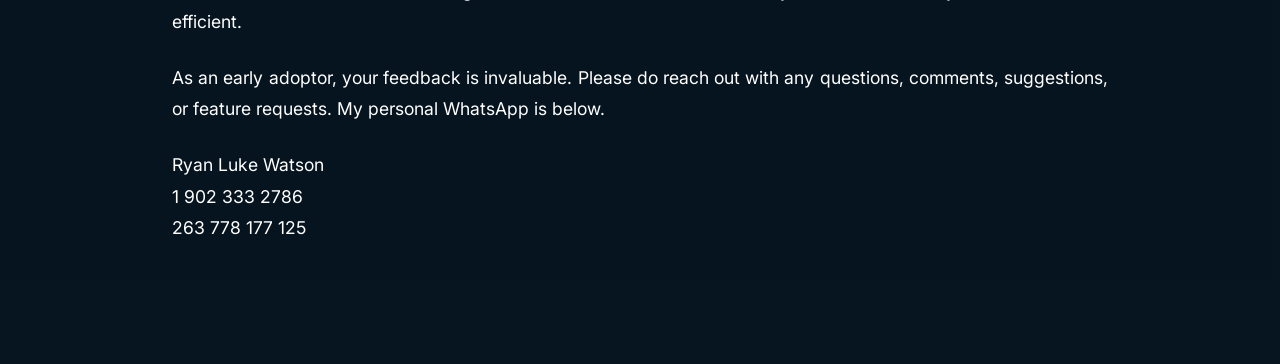
==== commit a6614156: "site" ====
--- a/app/static_site/business-services.html
+++ b/app/static_site/business-services.html
@@ -226,14 +226,14 @@
       <div class="section__content">
         <h2>Full suite of business services</h2>
         <p>
-          Launched in the Harare-Bulawayo corridor, and already processing remittances from Canada, VimbisoPay is releasing a series of services as we expand internationally and across Zimbabwe, starting with these features in April, 2025:
-        </p>
-        <p>
-          &nbsp;&nbsp; Android mobile app<br />
-          &nbsp;&nbsp; Marketplace to advertise your products and services<br />
-          &nbsp;&nbsp; Multiple accounts (personal and business)<br />
-          &nbsp;&nbsp; Invoicing and receipts<br />
-        </p>
+          Launched in the Harare-Bulawayo corridor, and already processing remittances from Canada, VimbisoPay is releasing a series of services as we expand internationally and across Zimbabwe. Coming in April, 2025:
+        </p>
+        <ul>
+          <li>Android mobile app</li>
+          <li>Marketplace to advertise your products and services</li>
+          <li>Multiple accounts (personal and business)</li>
+          <li>Invoicing and receipts</li>
+        </ul>
 
         <p>
           Our base functionality elegantly solves payment issues, and the new features will add value across your business. The first 10,000 members to take advantage of the offer get all the above for a year for $1. Full price for these features is just $1/month.
